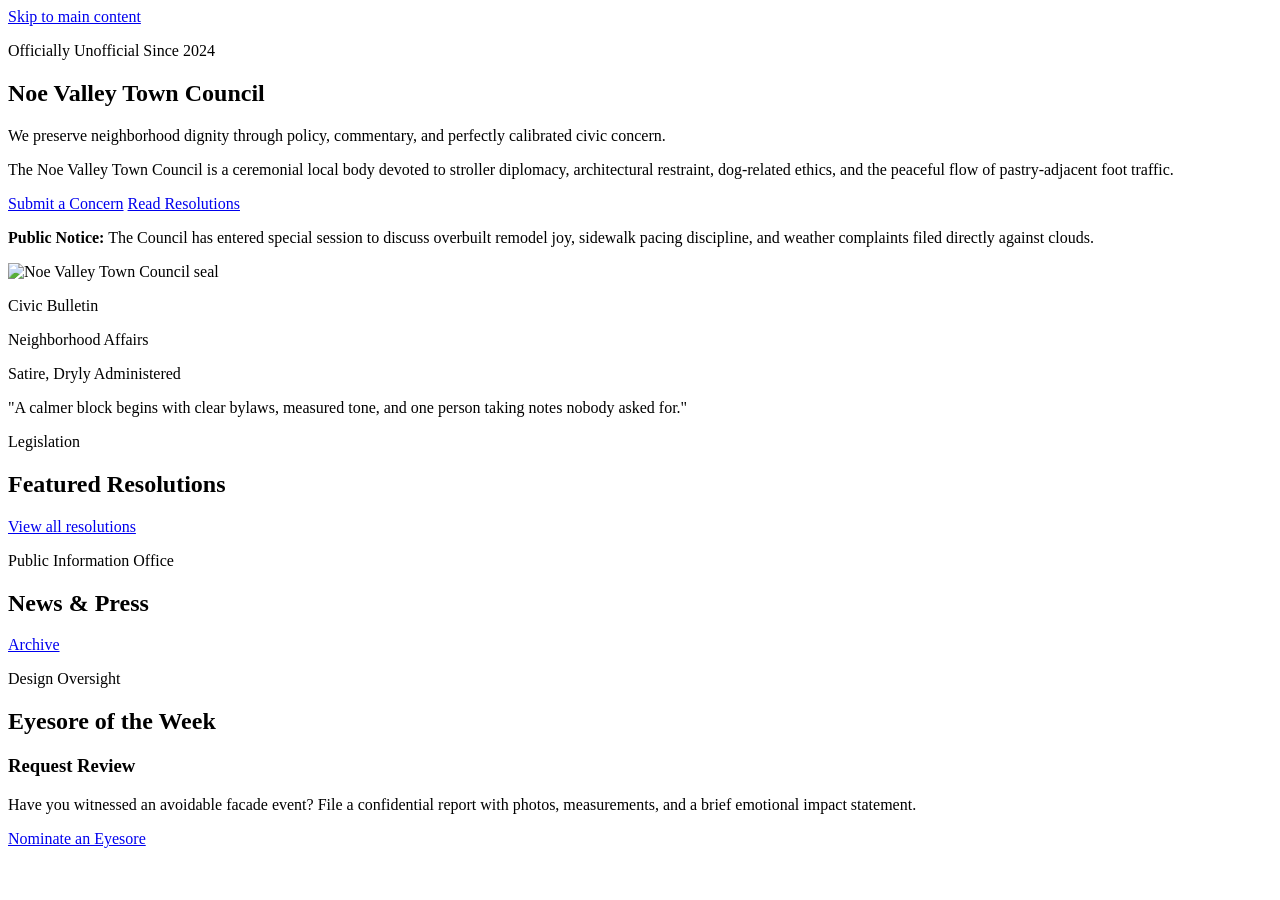
==== index.html @ 498c7c72 "Add files via upload" ====
<!doctype html>
<html lang="en">
  <head>
    <meta charset="utf-8" />
    <meta name="viewport" content="width=device-width, initial-scale=1" />
    <title>Noe Valley Town Council | Unofficial Civic Authority</title>
    <meta
      name="description"
      content="The unofficial city council of Noe Valley: neighborhood resolutions, civic bulletins, architectural oversight, and politely dramatic governance."
    />
    <link rel="preconnect" href="https://fonts.googleapis.com" />
    <link rel="preconnect" href="https://fonts.gstatic.com" crossorigin />
    <link
      href="https://fonts.googleapis.com/css2?family=Libre+Baskerville:wght@400;700&amp;family=Source+Sans+3:wght@400;500;600;700&amp;display=swap"
      rel="stylesheet"
    />
    <link rel="stylesheet" href="css/styles.css" />
    <script defer src="js/content.js"></script>
    <script defer src="js/site.js"></script>
  </head>
  <body data-page="home">
    <a class="skip-link" href="#main">Skip to main content</a>
    <div data-component="header"></div>

    <main id="main">
      <section class="page-hero">
        <div class="container home-hero">
          <div class="hero-copy reveal">
            <p class="hero-ribbon">Officially Unofficial Since 2024</p>
            <h1>Noe Valley Town Council</h1>
            <p class="lead">
              We preserve neighborhood dignity through policy, commentary, and perfectly calibrated civic concern.
            </p>
            <p>
              The Noe Valley Town Council is a ceremonial local body devoted to stroller diplomacy, architectural restraint,
              dog-related ethics, and the peaceful flow of pastry-adjacent foot traffic.
            </p>
            <div class="cta-row">
              <a class="button button-primary" href="contact.html">Submit a Concern</a>
              <a class="button button-secondary" href="resolutions.html">Read Resolutions</a>
            </div>
            <p class="announcement">
              <strong>Public Notice:</strong> The Council has entered special session to discuss overbuilt remodel joy,
              sidewalk pacing discipline, and weather complaints filed directly against clouds.
            </p>
          </div>

          <aside class="hero-graphic reveal" style="animation-delay: 120ms">
            <img class="seal-mark" src="assets/images/noe-seal.svg" alt="Noe Valley Town Council seal" />
            <div class="badge-stack">
              <p class="badge">Civic Bulletin</p>
              <p class="badge">Neighborhood Affairs</p>
              <p class="badge">Satire, Dryly Administered</p>
            </div>
            <p class="graphic-note">
              "A calmer block begins with clear bylaws, measured tone, and one person taking notes nobody asked for."
            </p>
          </aside>
        </div>
      </section>

      <section>
        <div class="container">
          <div class="section-head">
            <div>
              <p class="eyebrow">Legislation</p>
              <h2>Featured Resolutions</h2>
            </div>
            <a class="text-link" href="resolutions.html">View all resolutions</a>
          </div>
          <div id="home-resolutions" class="card-grid" aria-live="polite"></div>
        </div>
      </section>

      <section>
        <div class="container dual-grid">
          <div>
            <div class="section-head">
              <div>
                <p class="eyebrow">Public Information Office</p>
                <h2>News &amp; Press</h2>
              </div>
              <a class="text-link" href="press.html">Archive</a>
            </div>
            <div id="home-press" class="stack" aria-live="polite"></div>
          </div>

          <div class="stack">
            <div>
              <p class="eyebrow">Design Oversight</p>
              <h2>Eyesore of the Week</h2>
            </div>
            <div id="home-eyesore" aria-live="polite"></div>
            <aside class="callout reveal" style="animation-delay: 140ms">
              <h3>Request Review</h3>
              <p>
                Have you witnessed an avoidable facade event? File a confidential report with photos, measurements, and a
                brief emotional impact statement.
              </p>
              <a class="button button-secondary" href="contact.html">Nominate an Eyesore</a>
            </aside>
          </div>
        </div>
      </section>
    </main>

    <div data-component="footer"></div>
  </body>
</html>
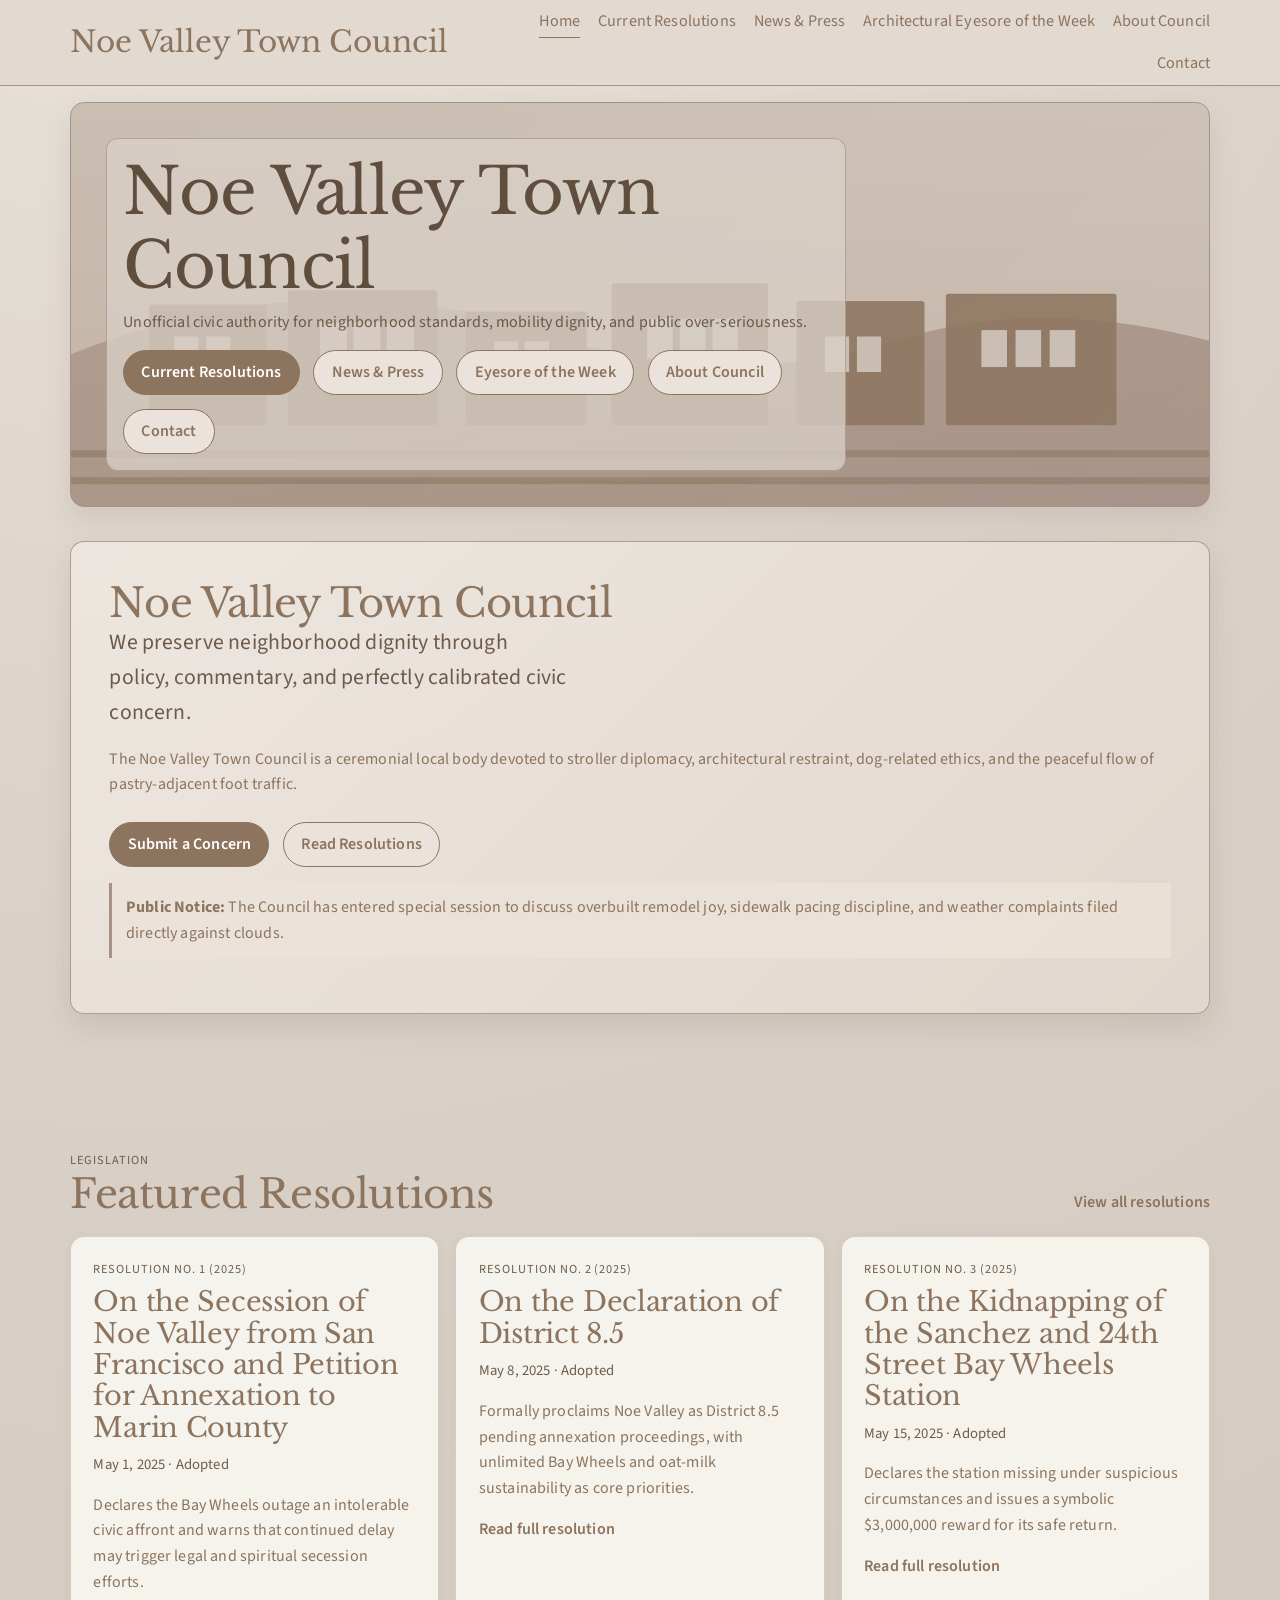
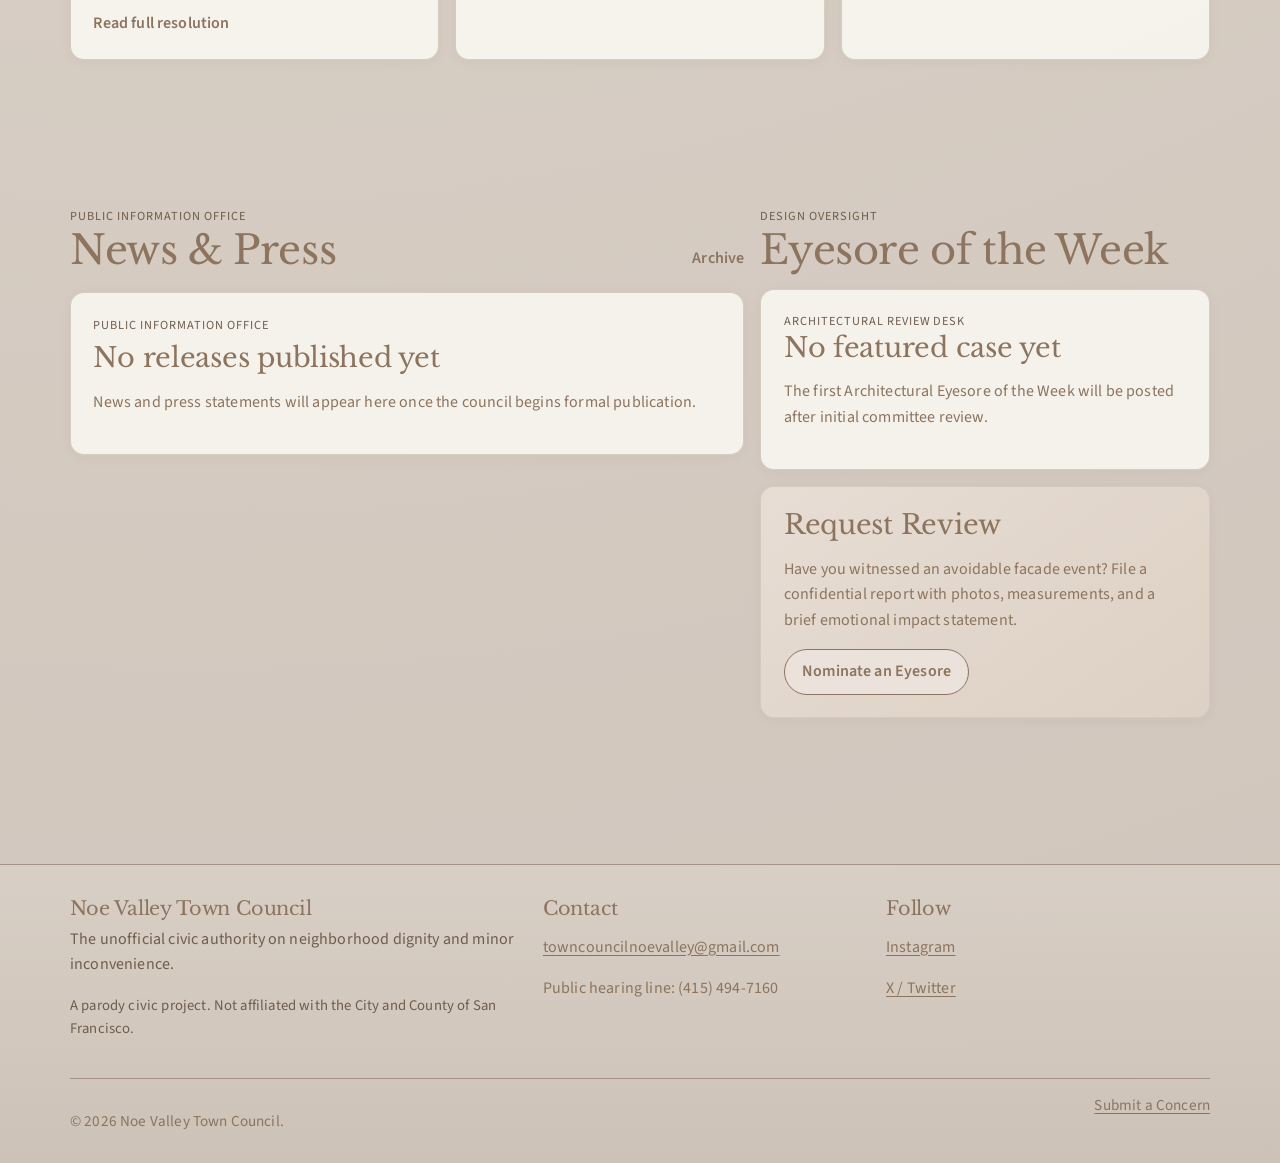
==== commit 3e8692af: "Update site layout, palette, content placeholders, and contact info" ====
--- a/index.html
+++ b/index.html
@@ -23,11 +23,28 @@
     <div data-component="header"></div>
 
     <main id="main">
+      <section class="home-image-hero">
+        <div class="container">
+          <div class="home-image-surface reveal">
+            <div class="home-image-overlay">
+              <h1>Noe Valley Town Council</h1>
+              <p>Unofficial civic authority for neighborhood standards, mobility dignity, and public over-seriousness.</p>
+              <div class="cta-row">
+                <a class="button button-primary" href="resolutions.html">Current Resolutions</a>
+                <a class="button button-secondary" href="press.html">News &amp; Press</a>
+                <a class="button button-secondary" href="eyesore.html">Eyesore of the Week</a>
+                <a class="button button-secondary" href="about.html">About Council</a>
+                <a class="button button-secondary" href="contact.html">Contact</a>
+              </div>
+            </div>
+          </div>
+        </div>
+      </section>
+
       <section class="page-hero">
         <div class="container home-hero">
           <div class="hero-copy reveal">
-            <p class="hero-ribbon">Officially Unofficial Since 2024</p>
-            <h1>Noe Valley Town Council</h1>
+            <h2>Noe Valley Town Council</h2>
             <p class="lead">
               We preserve neighborhood dignity through policy, commentary, and perfectly calibrated civic concern.
             </p>
@@ -44,18 +61,6 @@
               sidewalk pacing discipline, and weather complaints filed directly against clouds.
             </p>
           </div>
-
-          <aside class="hero-graphic reveal" style="animation-delay: 120ms">
-            <img class="seal-mark" src="assets/images/noe-seal.svg" alt="Noe Valley Town Council seal" />
-            <div class="badge-stack">
-              <p class="badge">Civic Bulletin</p>
-              <p class="badge">Neighborhood Affairs</p>
-              <p class="badge">Satire, Dryly Administered</p>
-            </div>
-            <p class="graphic-note">
-              "A calmer block begins with clear bylaws, measured tone, and one person taking notes nobody asked for."
-            </p>
-          </aside>
         </div>
       </section>
 
--- a/css/styles.css
+++ b/css/styles.css
@@ -0,0 +1,679 @@
+:root {
+  --bg: #d9d0c7;
+  --bg-deep: #d0c5bb;
+  --paper: #ebe3db;
+  --ink: #8c745e;
+  --ink-soft: #6f5d4c;
+  --line: #a69286;
+  --accent: #a69286;
+  --accent-deep: #8c745e;
+  --sage: #a69286;
+  --radius: 14px;
+  --shadow: 0 12px 28px rgba(93, 73, 57, 0.12);
+}
+
+* {
+  box-sizing: border-box;
+}
+
+html,
+body {
+  margin: 0;
+  padding: 0;
+}
+
+html {
+  scroll-behavior: smooth;
+}
+
+body {
+  font-family: "Source Sans 3", "Gill Sans", "Avenir Next", sans-serif;
+  color: var(--ink);
+  line-height: 1.6;
+  background: radial-gradient(circle at 15% -15%, #ede7df 0%, var(--bg) 42%, var(--bg-deep) 100%);
+  letter-spacing: 0.01em;
+}
+
+body.nav-open {
+  overflow: hidden;
+}
+
+img {
+  max-width: 100%;
+  display: block;
+}
+
+a {
+  color: var(--ink);
+  text-underline-offset: 0.18em;
+}
+
+a:hover {
+  color: var(--accent-deep);
+}
+
+.skip-link {
+  position: absolute;
+  left: -999px;
+  top: 0.5rem;
+  background: var(--ink);
+  color: #fff;
+  padding: 0.5rem 0.75rem;
+  border-radius: 0.35rem;
+  z-index: 999;
+}
+
+.skip-link:focus {
+  left: 0.75rem;
+}
+
+.container {
+  width: min(1140px, calc(100% - 2.5rem));
+  margin: 0 auto;
+}
+
+.site-header {
+  border-bottom: 1px solid var(--line);
+  background: rgba(226, 217, 209, 0.96);
+  backdrop-filter: blur(8px);
+  position: sticky;
+  top: 0;
+  z-index: 50;
+}
+
+.header-row {
+  min-height: 5.3rem;
+  display: grid;
+  grid-template-columns: auto 1fr;
+  align-items: center;
+  gap: 2.5rem;
+}
+
+.site-title {
+  text-decoration: none;
+  font-family: "Libre Baskerville", "Iowan Old Style", serif;
+  font-size: clamp(1.35rem, 2.3vw, 2rem);
+  letter-spacing: 0;
+  line-height: 1.1;
+}
+
+.site-nav ul {
+  list-style: none;
+  margin: 0;
+  padding: 0;
+  display: flex;
+  justify-content: flex-end;
+  flex-wrap: wrap;
+  gap: 0.5rem 1.1rem;
+}
+
+.site-nav a {
+  text-decoration: none;
+  font-size: 1.01rem;
+  display: inline-block;
+  padding: 0.2rem 0;
+  border-bottom: 1px solid transparent;
+  transition: border-color 200ms ease, color 200ms ease;
+}
+
+.site-nav a:hover,
+.site-nav a:focus-visible,
+.site-nav a.is-active {
+  border-color: var(--ink);
+}
+
+.nav-toggle {
+  display: none;
+  margin-left: auto;
+  width: 2.8rem;
+  height: 2.4rem;
+  border: 1px solid var(--line);
+  border-radius: 0.6rem;
+  background: var(--paper);
+  align-items: center;
+  justify-content: center;
+  flex-direction: column;
+  gap: 0.3rem;
+}
+
+.nav-toggle span:not(.sr-only) {
+  width: 1.2rem;
+  height: 0.09rem;
+  background: var(--ink);
+  display: block;
+}
+
+.sr-only {
+  position: absolute;
+  width: 1px;
+  height: 1px;
+  padding: 0;
+  margin: -1px;
+  overflow: hidden;
+  clip: rect(0, 0, 0, 0);
+  white-space: nowrap;
+  border: 0;
+}
+
+.page-hero {
+  padding: clamp(3rem, 7vw, 6rem) 0 clamp(2rem, 5vw, 4rem);
+}
+
+body[data-page="home"] .page-hero {
+  padding-top: clamp(1.2rem, 3vw, 2.1rem);
+}
+
+.home-image-hero {
+  padding: 1rem 0 0;
+}
+
+.home-image-surface {
+  min-height: clamp(220px, 34vh, 380px);
+  border-radius: var(--radius);
+  border: 1px solid var(--line);
+  overflow: hidden;
+  display: flex;
+  align-items: flex-end;
+  padding: clamp(1.3rem, 3vw, 2.2rem);
+  background:
+    linear-gradient(140deg, rgba(140, 116, 94, 0.18), rgba(166, 146, 134, 0.16)),
+    url("../assets/images/noe-hero.svg") center/cover no-repeat;
+  box-shadow: var(--shadow);
+}
+
+.home-image-overlay {
+  background: rgba(217, 208, 199, 0.78);
+  border: 1px solid rgba(140, 116, 94, 0.45);
+  border-radius: 12px;
+  padding: 1rem;
+  max-width: min(740px, 100%);
+}
+
+.home-image-overlay h1 {
+  margin: 0 0 0.5rem;
+  color: #5f4d3d;
+}
+
+.home-image-overlay p {
+  margin: 0;
+  color: #6b5848;
+}
+
+.home-image-overlay .cta-row {
+  margin-top: 0.9rem;
+}
+
+.home-hero {
+  display: block;
+}
+
+.hero-copy {
+  background: linear-gradient(135deg, rgba(241, 235, 229, 0.78), rgba(228, 217, 207, 0.82));
+  border: 1px solid rgba(166, 146, 134, 0.85);
+  border-radius: var(--radius);
+  box-shadow: var(--shadow);
+  padding: clamp(1.6rem, 3vw, 2.5rem);
+}
+
+.eyebrow {
+  margin: 0;
+  text-transform: uppercase;
+  letter-spacing: 0.08em;
+  font-size: 0.77rem;
+  color: var(--ink-soft);
+}
+
+h1,
+h2,
+h3,
+h4 {
+  font-family: "Libre Baskerville", "Iowan Old Style", serif;
+  font-weight: 400;
+  line-height: 1.15;
+  margin: 0;
+  letter-spacing: -0.01em;
+}
+
+h1 {
+  font-size: clamp(2rem, 5.1vw, 4rem);
+  margin-top: 0.65rem;
+  margin-bottom: 1.2rem;
+}
+
+h2 {
+  font-size: clamp(1.65rem, 3.2vw, 2.5rem);
+}
+
+h3 {
+  font-size: clamp(1.2rem, 2.2vw, 1.7rem);
+}
+
+.lead {
+  margin: 0;
+  font-size: clamp(1.05rem, 1.8vw, 1.36rem);
+  color: #6d5a49;
+  max-width: 42ch;
+}
+
+.cta-row {
+  margin-top: 1.5rem;
+  display: flex;
+  flex-wrap: wrap;
+  gap: 0.85rem;
+}
+
+.button {
+  border: 1px solid var(--ink);
+  border-radius: 999px;
+  padding: 0.55rem 1.08rem;
+  text-decoration: none;
+  font-weight: 600;
+  display: inline-flex;
+  align-items: center;
+  justify-content: center;
+  transition: transform 180ms ease, background-color 180ms ease, color 180ms ease;
+}
+
+.button:hover,
+.button:focus-visible {
+  transform: translateY(-1px);
+}
+
+.button-primary {
+  background: var(--ink);
+  color: #fff;
+}
+
+.button-primary:hover,
+.button-primary:focus-visible {
+  color: #fff;
+  background: #755f4d;
+}
+
+.button-secondary {
+  background: var(--paper);
+}
+
+main section {
+  padding: clamp(2.5rem, 6vw, 4.6rem) 0;
+}
+
+.section-head {
+  display: flex;
+  justify-content: space-between;
+  align-items: end;
+  gap: 1rem;
+  margin-bottom: 1.2rem;
+}
+
+.section-subtitle {
+  margin: 0;
+  color: var(--ink-soft);
+}
+
+.card-grid {
+  display: grid;
+  grid-template-columns: repeat(3, minmax(0, 1fr));
+  gap: 1rem;
+}
+
+.card,
+.list-item,
+.press-item,
+.resolution-item,
+.archive-item,
+.feature-panel,
+.eyesore-feature,
+.callout,
+.contact-card,
+.about-panel {
+  border: 1px solid rgba(212, 203, 188, 0.95);
+  background: rgba(251, 249, 244, 0.85);
+  border-radius: var(--radius);
+  padding: clamp(1rem, 2.1vw, 1.4rem);
+  box-shadow: 0 2px 14px rgba(57, 50, 37, 0.04);
+}
+
+.card h3,
+.list-item h3,
+.press-item h2,
+.resolution-item h2,
+.archive-item h3,
+.eyesore-feature h2,
+.about-panel h2 {
+  margin-top: 0.45rem;
+  margin-bottom: 0.65rem;
+}
+
+.meta {
+  margin-top: 0;
+  margin-bottom: 0.6rem;
+  font-size: 0.92rem;
+  color: var(--ink-soft);
+}
+
+.text-link {
+  font-weight: 600;
+  text-decoration: none;
+  border-bottom: 1px solid var(--line);
+  padding-bottom: 0.06rem;
+}
+
+body[data-page="home"] .text-link,
+body[data-page="home"] h2 a,
+body[data-page="home"] h3 a {
+  text-decoration: none;
+  border-bottom: 0;
+}
+
+.dual-grid {
+  display: grid;
+  grid-template-columns: minmax(0, 1.2fr) minmax(0, 0.8fr);
+  gap: 1rem;
+}
+
+.stack {
+  display: grid;
+  gap: 1rem;
+}
+
+.callout {
+  background: linear-gradient(145deg, #e7ddd4, #ddd0c4);
+}
+
+.callout h3 {
+  margin-bottom: 0.5rem;
+}
+
+.page-head {
+  max-width: 75ch;
+}
+
+.page-head h1 {
+  margin-bottom: 0.85rem;
+}
+
+.page-head p {
+  margin: 0;
+  color: #705c4b;
+  font-size: clamp(1.05rem, 2.1vw, 1.26rem);
+}
+
+.resolution-top {
+  display: flex;
+  justify-content: space-between;
+  align-items: center;
+  gap: 1rem;
+}
+
+.status {
+  margin: 0;
+  border-radius: 999px;
+  border: 1px solid var(--line);
+  padding: 0.2rem 0.6rem;
+  font-size: 0.78rem;
+  text-transform: uppercase;
+  letter-spacing: 0.05em;
+}
+
+.status.adopted,
+.status.in-effect {
+  background: rgba(141, 152, 139, 0.15);
+  border-color: rgba(107, 122, 104, 0.4);
+}
+
+.status.pilot-program,
+.status.under-committee-review {
+  background: rgba(149, 111, 82, 0.12);
+  border-color: rgba(149, 111, 82, 0.45);
+}
+
+details {
+  border-top: 1px dashed var(--line);
+  margin-top: 1rem;
+  padding-top: 0.75rem;
+}
+
+summary {
+  cursor: pointer;
+  font-weight: 600;
+  list-style-position: outside;
+}
+
+.details-body {
+  margin-top: 0.6rem;
+}
+
+.ruling {
+  border-top: 1px dashed var(--line);
+  margin-top: 1rem;
+  padding-top: 0.7rem;
+}
+
+.form-grid {
+  display: grid;
+  grid-template-columns: 1fr 1fr;
+  gap: 1rem;
+}
+
+.field {
+  display: grid;
+  gap: 0.4rem;
+}
+
+.field-wide {
+  grid-column: 1 / -1;
+}
+
+label {
+  font-weight: 600;
+}
+
+input,
+select,
+textarea {
+  font: inherit;
+  color: var(--ink);
+  border: 1px solid #a69286;
+  background: #efe8e0;
+  border-radius: 0.45rem;
+  padding: 0.63rem 0.7rem;
+}
+
+input:focus-visible,
+select:focus-visible,
+textarea:focus-visible,
+button:focus-visible,
+a:focus-visible,
+summary:focus-visible {
+  outline: 2px solid var(--accent);
+  outline-offset: 2px;
+}
+
+textarea {
+  min-height: 10rem;
+  resize: vertical;
+}
+
+#contact-status {
+  margin-top: 0.8rem;
+  font-weight: 600;
+  color: #6f5d4c;
+}
+
+.site-footer {
+  margin-top: clamp(2.5rem, 6vw, 4.5rem);
+  border-top: 1px solid var(--line);
+  background: linear-gradient(180deg, rgba(217, 208, 199, 0.82), rgba(205, 194, 183, 0.95));
+  padding-top: 2rem;
+}
+
+.footer-grid {
+  display: grid;
+  grid-template-columns: 1.4fr 1fr 1fr;
+  gap: 1.2rem;
+}
+
+.footer-heading {
+  font-size: 1.2rem;
+  margin-bottom: 0.5rem;
+}
+
+.footer-copy,
+.fine-print {
+  margin-top: 0.2rem;
+  color: var(--ink-soft);
+}
+
+.fine-print {
+  font-size: 0.92rem;
+}
+
+.footer-bottom {
+  border-top: 1px solid var(--line);
+  margin-top: 1.4rem;
+  padding: 0.9rem 0;
+  display: flex;
+  justify-content: space-between;
+  gap: 0.8rem;
+  flex-wrap: wrap;
+  font-size: 0.95rem;
+}
+
+.about-grid {
+  display: grid;
+  grid-template-columns: repeat(2, minmax(0, 1fr));
+  gap: 1rem;
+}
+
+.committee-list {
+  margin: 0;
+  padding-left: 1.2rem;
+}
+
+.committee-list li + li {
+  margin-top: 0.45rem;
+}
+
+.hero-ribbon {
+  display: inline-block;
+  font-size: 0.8rem;
+  text-transform: uppercase;
+  letter-spacing: 0.07em;
+  border: 1px solid rgba(58, 49, 39, 0.4);
+  border-radius: 999px;
+  padding: 0.2rem 0.65rem;
+  background: rgba(248, 242, 232, 0.76);
+  margin-bottom: 0.8rem;
+}
+
+.announcement {
+  border-left: 3px solid var(--accent);
+  background: rgba(236, 227, 218, 0.72);
+  padding: 0.75rem 0.85rem;
+  margin-top: 1rem;
+}
+
+.reveal {
+  opacity: 0;
+  transform: translateY(14px);
+  animation: reveal-up 0.62s ease forwards;
+}
+
+@keyframes reveal-up {
+  to {
+    opacity: 1;
+    transform: translateY(0);
+  }
+}
+
+@media (max-width: 1040px) {
+  .site-nav ul {
+    gap: 0.4rem 0.85rem;
+  }
+
+  .home-hero,
+  .dual-grid,
+  .footer-grid {
+    grid-template-columns: 1fr;
+  }
+
+  .card-grid {
+    grid-template-columns: repeat(2, minmax(0, 1fr));
+  }
+}
+
+@media (max-width: 880px) {
+  .header-row {
+    grid-template-columns: 1fr auto;
+    gap: 1rem;
+    min-height: 4.5rem;
+  }
+
+  .nav-toggle {
+    display: inline-flex;
+  }
+
+  .site-nav {
+    position: fixed;
+    inset: 4.5rem 0 auto;
+    z-index: 40;
+    background: rgba(223, 212, 202, 0.98);
+    border-bottom: 1px solid var(--line);
+    transform: translateY(-122%);
+    transition: transform 260ms ease;
+    box-shadow: 0 10px 30px rgba(50, 45, 38, 0.12);
+  }
+
+  .site-nav ul {
+    flex-direction: column;
+    align-items: flex-start;
+    width: min(1140px, calc(100% - 2.5rem));
+    margin: 0 auto;
+    padding: 1rem 0 1.2rem;
+    gap: 0.65rem;
+  }
+
+  .site-nav.is-open {
+    transform: translateY(0);
+  }
+
+  .site-nav a {
+    font-size: 1.05rem;
+  }
+
+  .card-grid,
+  .about-grid {
+    grid-template-columns: 1fr;
+  }
+}
+
+@media (max-width: 660px) {
+  .container {
+    width: min(1140px, calc(100% - 1.4rem));
+  }
+
+  .page-hero {
+    padding-top: 2.3rem;
+  }
+
+  .form-grid {
+    grid-template-columns: 1fr;
+  }
+
+  .footer-bottom {
+    flex-direction: column;
+    align-items: flex-start;
+  }
+}
+
+@media (prefers-reduced-motion: reduce) {
+  html {
+    scroll-behavior: auto;
+  }
+
+  * {
+    animation: none !important;
+    transition: none !important;
+  }
+}
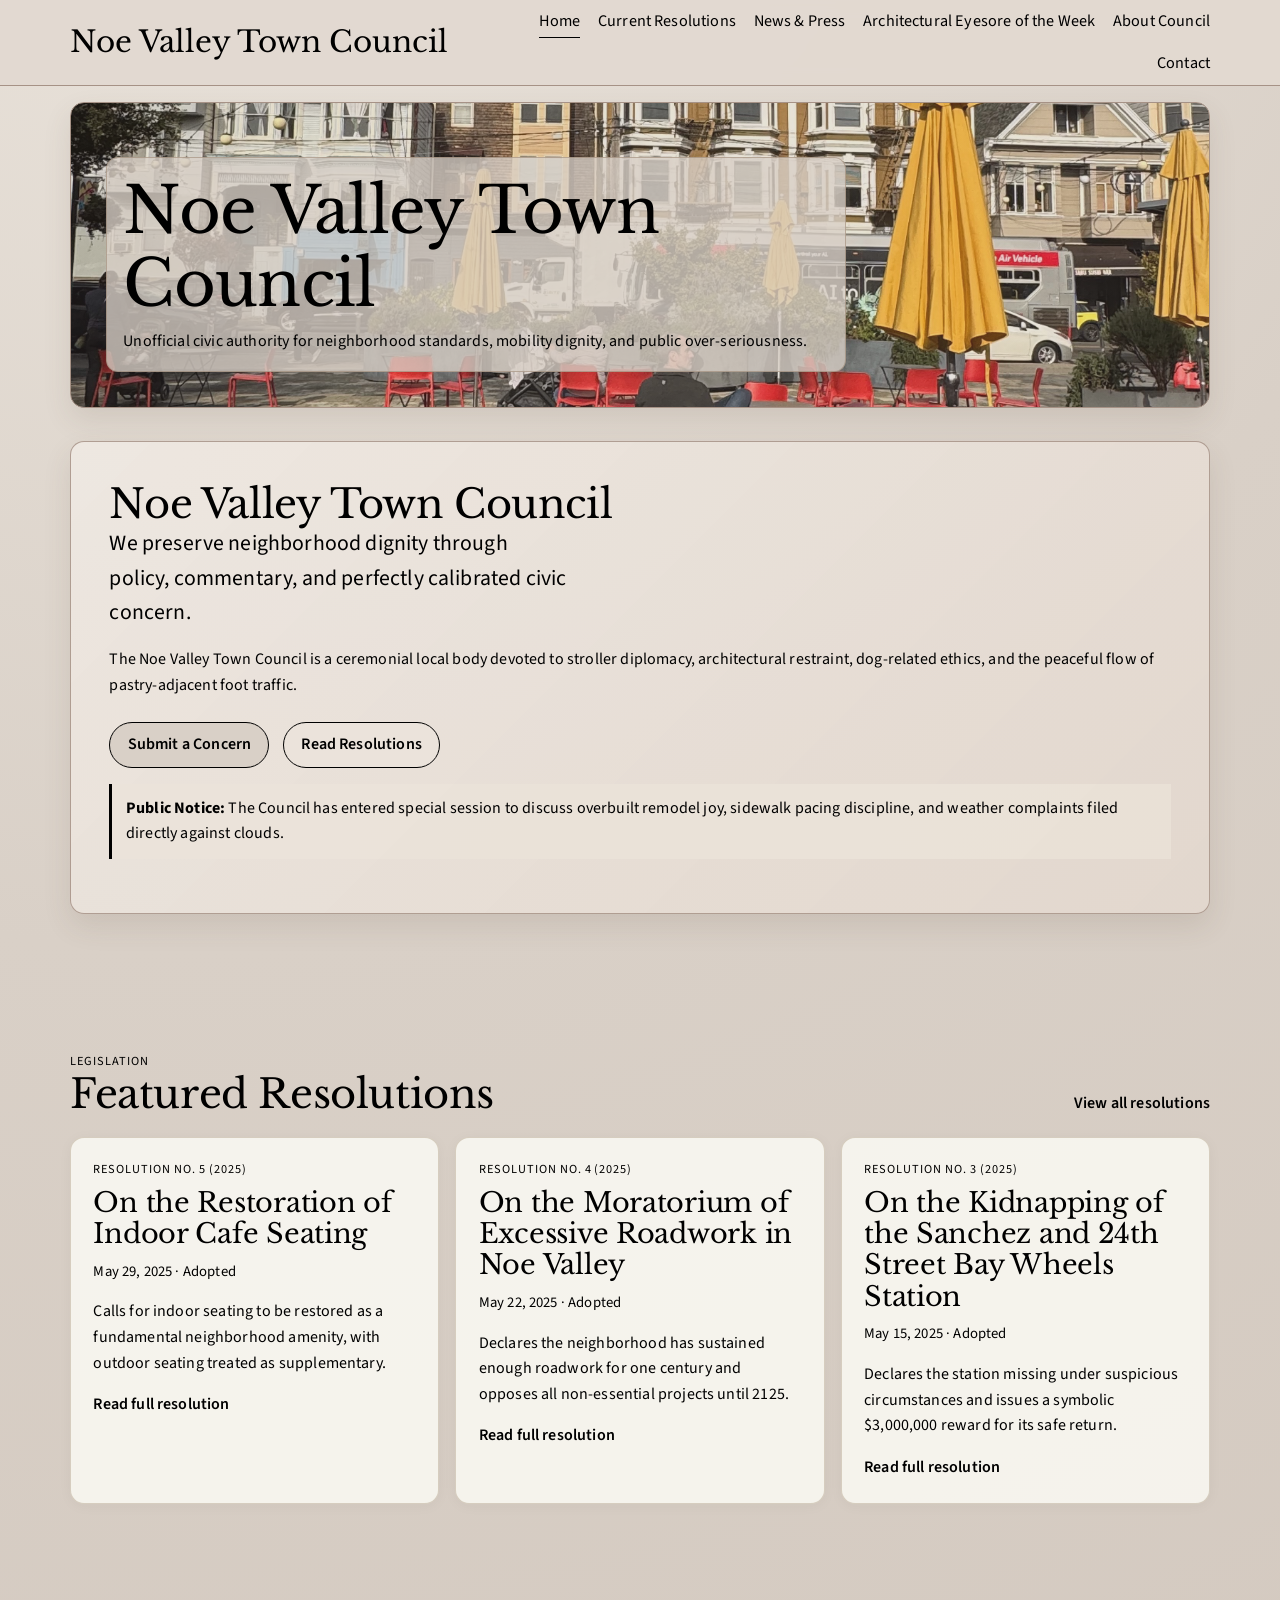
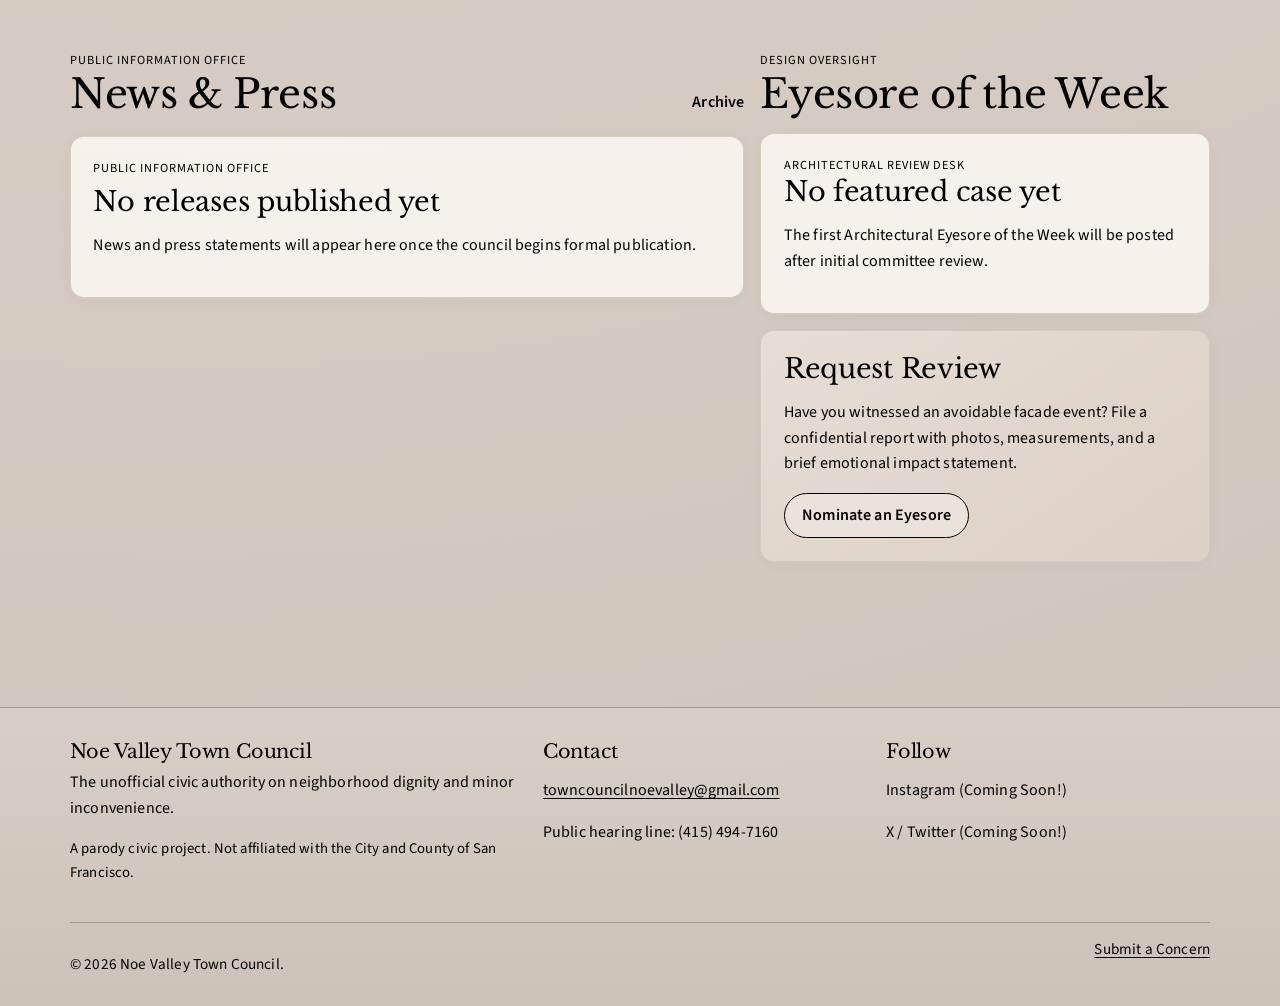
==== commit fd14549a: "Publish hero image update and latest contact/form changes" ====
--- a/index.html
+++ b/index.html
@@ -29,13 +29,6 @@
             <div class="home-image-overlay">
               <h1>Noe Valley Town Council</h1>
               <p>Unofficial civic authority for neighborhood standards, mobility dignity, and public over-seriousness.</p>
-              <div class="cta-row">
-                <a class="button button-primary" href="resolutions.html">Current Resolutions</a>
-                <a class="button button-secondary" href="press.html">News &amp; Press</a>
-                <a class="button button-secondary" href="eyesore.html">Eyesore of the Week</a>
-                <a class="button button-secondary" href="about.html">About Council</a>
-                <a class="button button-secondary" href="contact.html">Contact</a>
-              </div>
             </div>
           </div>
         </div>
--- a/css/styles.css
+++ b/css/styles.css
@@ -2,11 +2,11 @@
   --bg: #d9d0c7;
   --bg-deep: #d0c5bb;
   --paper: #ebe3db;
-  --ink: #8c745e;
-  --ink-soft: #6f5d4c;
+  --ink: #000000;
+  --ink-soft: #000000;
   --line: #a69286;
-  --accent: #a69286;
-  --accent-deep: #8c745e;
+  --accent: #000000;
+  --accent-deep: #000000;
   --sage: #a69286;
   --radius: 14px;
   --shadow: 0 12px 28px rgba(93, 73, 57, 0.12);
@@ -56,8 +56,9 @@
   position: absolute;
   left: -999px;
   top: 0.5rem;
-  background: var(--ink);
-  color: #fff;
+  background: var(--paper);
+  color: #000000;
+  border: 1px solid var(--line);
   padding: 0.5rem 0.75rem;
   border-radius: 0.35rem;
   z-index: 999;
@@ -177,7 +178,7 @@
   padding: clamp(1.3rem, 3vw, 2.2rem);
   background:
     linear-gradient(140deg, rgba(140, 116, 94, 0.18), rgba(166, 146, 134, 0.16)),
-    url("../assets/images/noe-hero.svg") center/cover no-repeat;
+    url("../assets/images/noe-hero.png") center/cover no-repeat;
   box-shadow: var(--shadow);
 }
 
@@ -191,12 +192,12 @@
 
 .home-image-overlay h1 {
   margin: 0 0 0.5rem;
-  color: #5f4d3d;
+  color: #000000;
 }
 
 .home-image-overlay p {
   margin: 0;
-  color: #6b5848;
+  color: #000000;
 }
 
 .home-image-overlay .cta-row {
@@ -251,7 +252,7 @@
 .lead {
   margin: 0;
   font-size: clamp(1.05rem, 1.8vw, 1.36rem);
-  color: #6d5a49;
+  color: #000000;
   max-width: 42ch;
 }
 
@@ -280,14 +281,14 @@
 }
 
 .button-primary {
-  background: var(--ink);
-  color: #fff;
+  background: #d9d0c7;
+  color: #000000;
 }
 
 .button-primary:hover,
 .button-primary:focus-visible {
-  color: #fff;
-  background: #755f4d;
+  color: #000000;
+  background: #c9beb2;
 }
 
 .button-secondary {
@@ -395,7 +396,7 @@
 
 .page-head p {
   margin: 0;
-  color: #705c4b;
+  color: #000000;
   font-size: clamp(1.05rem, 2.1vw, 1.26rem);
 }
 
@@ -498,7 +499,7 @@
 #contact-status {
   margin-top: 0.8rem;
   font-weight: 600;
-  color: #6f5d4c;
+  color: #000000;
 }
 
 .site-footer {
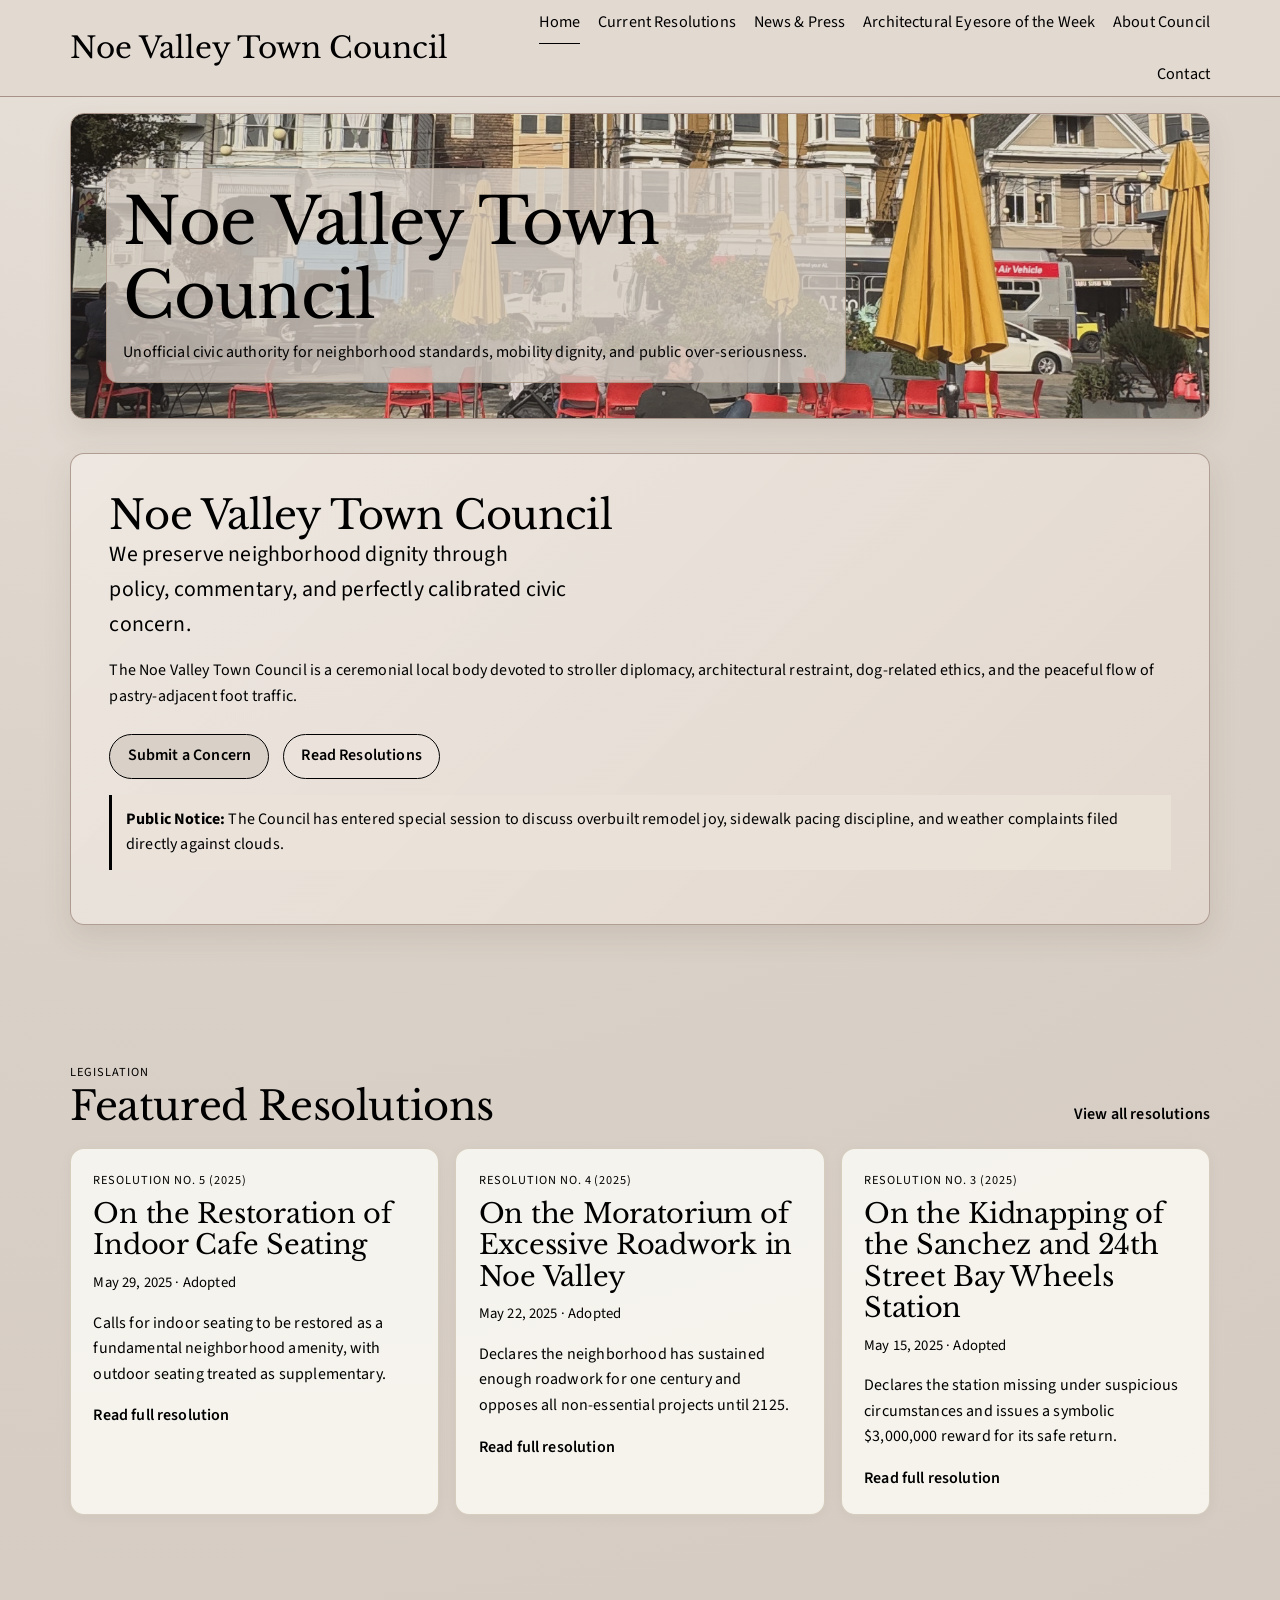
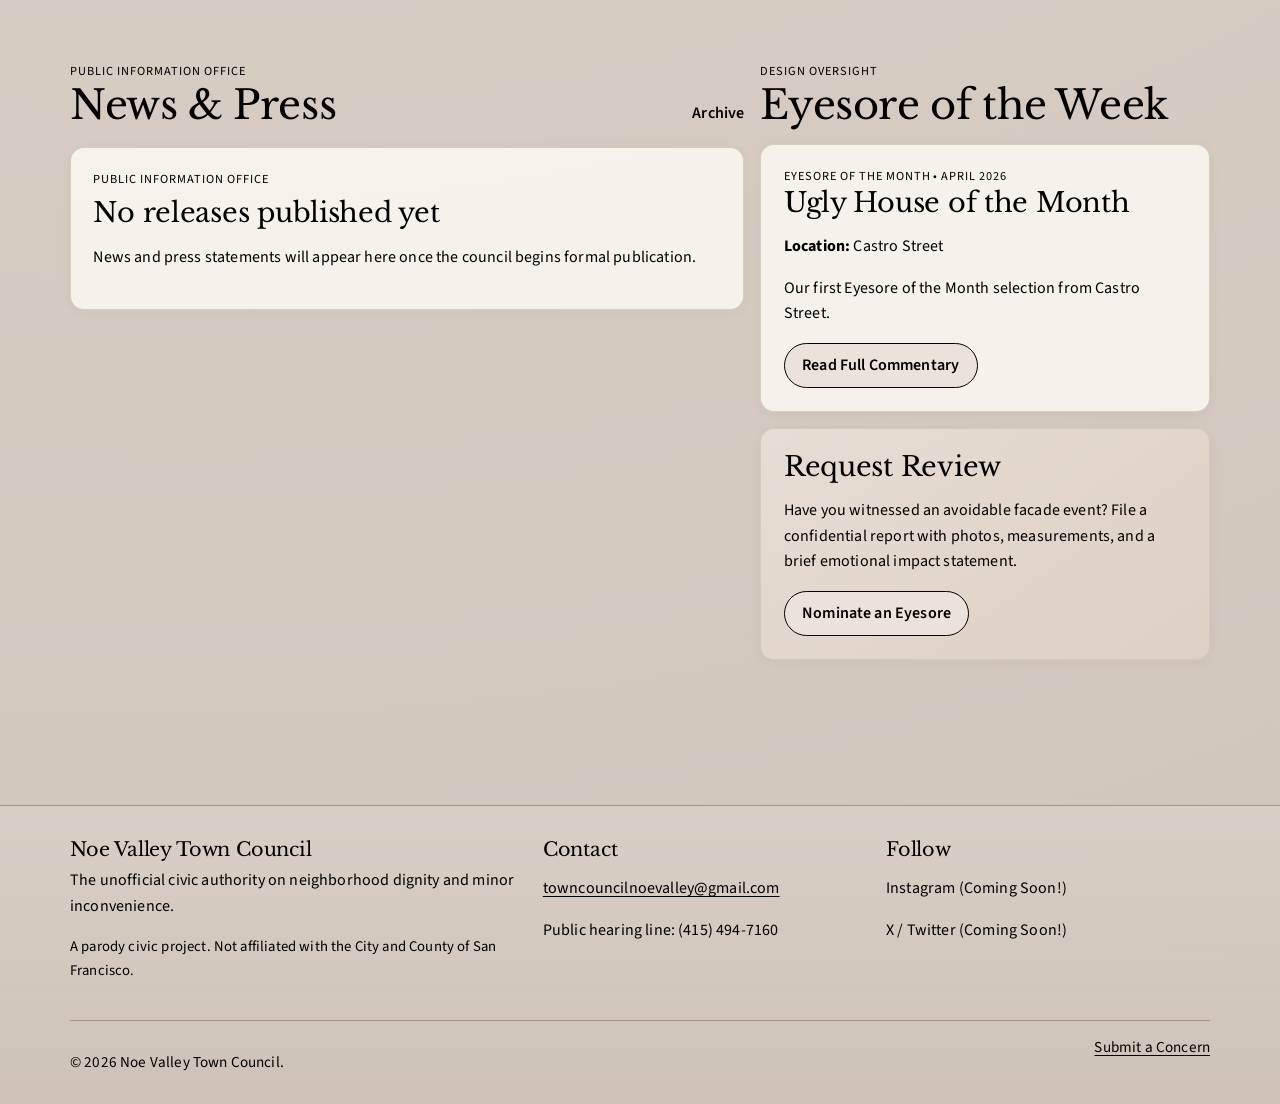
==== commit c0bfb665: "Apply sitewide ad rails and mobile accessibility improvements" ====
--- a/index.html
+++ b/index.html
@@ -21,6 +21,12 @@
   <body data-page="home">
     <a class="skip-link" href="#main">Skip to main content</a>
     <div data-component="header"></div>
+    <aside class="side-sky-rail side-sky-rail-left" aria-label="Sidebar banner">
+      <img src="assets/images/nvtc-side-rail-banner.png" alt="Advertise here banner" width="160" height="600" />
+    </aside>
+    <aside class="side-sky-rail side-sky-rail-right" aria-label="Sidebar banner">
+      <img src="assets/images/nvtc-side-rail-banner.png" alt="Advertise here banner" width="160" height="600" />
+    </aside>
 
     <main id="main">
       <section class="home-image-hero">
--- a/css/styles.css
+++ b/css/styles.css
@@ -10,6 +10,11 @@
   --sage: #a69286;
   --radius: 14px;
   --shadow: 0 12px 28px rgba(93, 73, 57, 0.12);
+  --home-rail-width: 160px;
+  --home-rail-height: 600px;
+  --home-rail-gutter: 16px;
+  --home-rail-top-offset: 8px;
+  --header-desktop-height: 5.3rem;
 }
 
 * {
@@ -24,10 +29,13 @@
 
 html {
   scroll-behavior: smooth;
+  -webkit-text-size-adjust: 100%;
+  text-size-adjust: 100%;
 }
 
 body {
   font-family: "Source Sans 3", "Gill Sans", "Avenir Next", sans-serif;
+  font-size: 1rem;
   color: var(--ink);
   line-height: 1.6;
   background: radial-gradient(circle at 15% -15%, #ede7df 0%, var(--bg) 42%, var(--bg-deep) 100%);
@@ -38,6 +46,31 @@
   overflow: hidden;
 }
 
+.side-sky-rail {
+  position: fixed;
+  top: calc(var(--header-desktop-height) + var(--home-rail-top-offset));
+  width: var(--home-rail-width);
+  height: var(--home-rail-height);
+  z-index: 12;
+}
+
+.side-sky-rail img {
+  width: 100%;
+  height: 100%;
+  object-fit: cover;
+  border-radius: 10px;
+  border: 1px solid var(--line);
+  box-shadow: var(--shadow);
+}
+
+.side-sky-rail-left {
+  left: max(var(--home-rail-gutter), calc((100vw - 1140px) / 2 - (var(--home-rail-width) + var(--home-rail-gutter))));
+}
+
+.side-sky-rail-right {
+  right: max(var(--home-rail-gutter), calc((100vw - 1140px) / 2 - (var(--home-rail-width) + var(--home-rail-gutter))));
+}
+
 img {
   max-width: 100%;
   display: block;
@@ -50,6 +83,10 @@
 
 a:hover {
   color: var(--accent-deep);
+}
+
+a:focus-visible {
+  text-decoration: underline;
 }
 
 .skip-link {
@@ -111,7 +148,9 @@
 .site-nav a {
   text-decoration: none;
   font-size: 1.01rem;
-  display: inline-block;
+  display: inline-flex;
+  align-items: center;
+  min-height: 2.75rem;
   padding: 0.2rem 0;
   border-bottom: 1px solid transparent;
   transition: border-color 200ms ease, color 200ms ease;
@@ -267,6 +306,7 @@
   border: 1px solid var(--ink);
   border-radius: 999px;
   padding: 0.55rem 1.08rem;
+  min-height: 2.75rem;
   text-decoration: none;
   font-weight: 600;
   display: inline-flex;
@@ -445,6 +485,14 @@
   margin-top: 0.6rem;
 }
 
+.eyesore-photo {
+  width: 100%;
+  height: auto;
+  border-radius: 10px;
+  border: 1px solid var(--line);
+  margin-bottom: 0.9rem;
+}
+
 .ruling {
   border-top: 1px dashed var(--line);
   margin-top: 1rem;
@@ -481,6 +529,11 @@
   padding: 0.63rem 0.7rem;
 }
 
+input,
+select {
+  min-height: 2.75rem;
+}
+
 input:focus-visible,
 select:focus-visible,
 textarea:focus-visible,
@@ -507,6 +560,8 @@
   border-top: 1px solid var(--line);
   background: linear-gradient(180deg, rgba(217, 208, 199, 0.82), rgba(205, 194, 183, 0.95));
   padding-top: 2rem;
+  position: relative;
+  z-index: 20;
 }
 
 .footer-grid {
@@ -624,6 +679,8 @@
     transform: translateY(-122%);
     transition: transform 260ms ease;
     box-shadow: 0 10px 30px rgba(50, 45, 38, 0.12);
+    max-height: calc(100vh - 4.5rem);
+    overflow-y: auto;
   }
 
   .site-nav ul {
@@ -641,6 +698,8 @@
 
   .site-nav a {
     font-size: 1.05rem;
+    width: 100%;
+    padding: 0.45rem 0;
   }
 
   .card-grid,
@@ -649,6 +708,12 @@
   }
 }
 
+@media (max-width: 1499px) {
+  .side-sky-rail {
+    display: none;
+  }
+}
+
 @media (max-width: 660px) {
   .container {
     width: min(1140px, calc(100% - 1.4rem));
@@ -668,6 +733,21 @@
   }
 }
 
+@media (max-width: 480px) {
+  .section-head {
+    flex-direction: column;
+    align-items: flex-start;
+  }
+
+  .home-image-overlay {
+    padding: 0.85rem;
+  }
+
+  .cta-row .button {
+    width: 100%;
+  }
+}
+
 @media (prefers-reduced-motion: reduce) {
   html {
     scroll-behavior: auto;
@@ -677,4 +757,9 @@
     animation: none !important;
     transition: none !important;
   }
-}
+
+  .reveal {
+    opacity: 1 !important;
+    transform: none !important;
+  }
+}
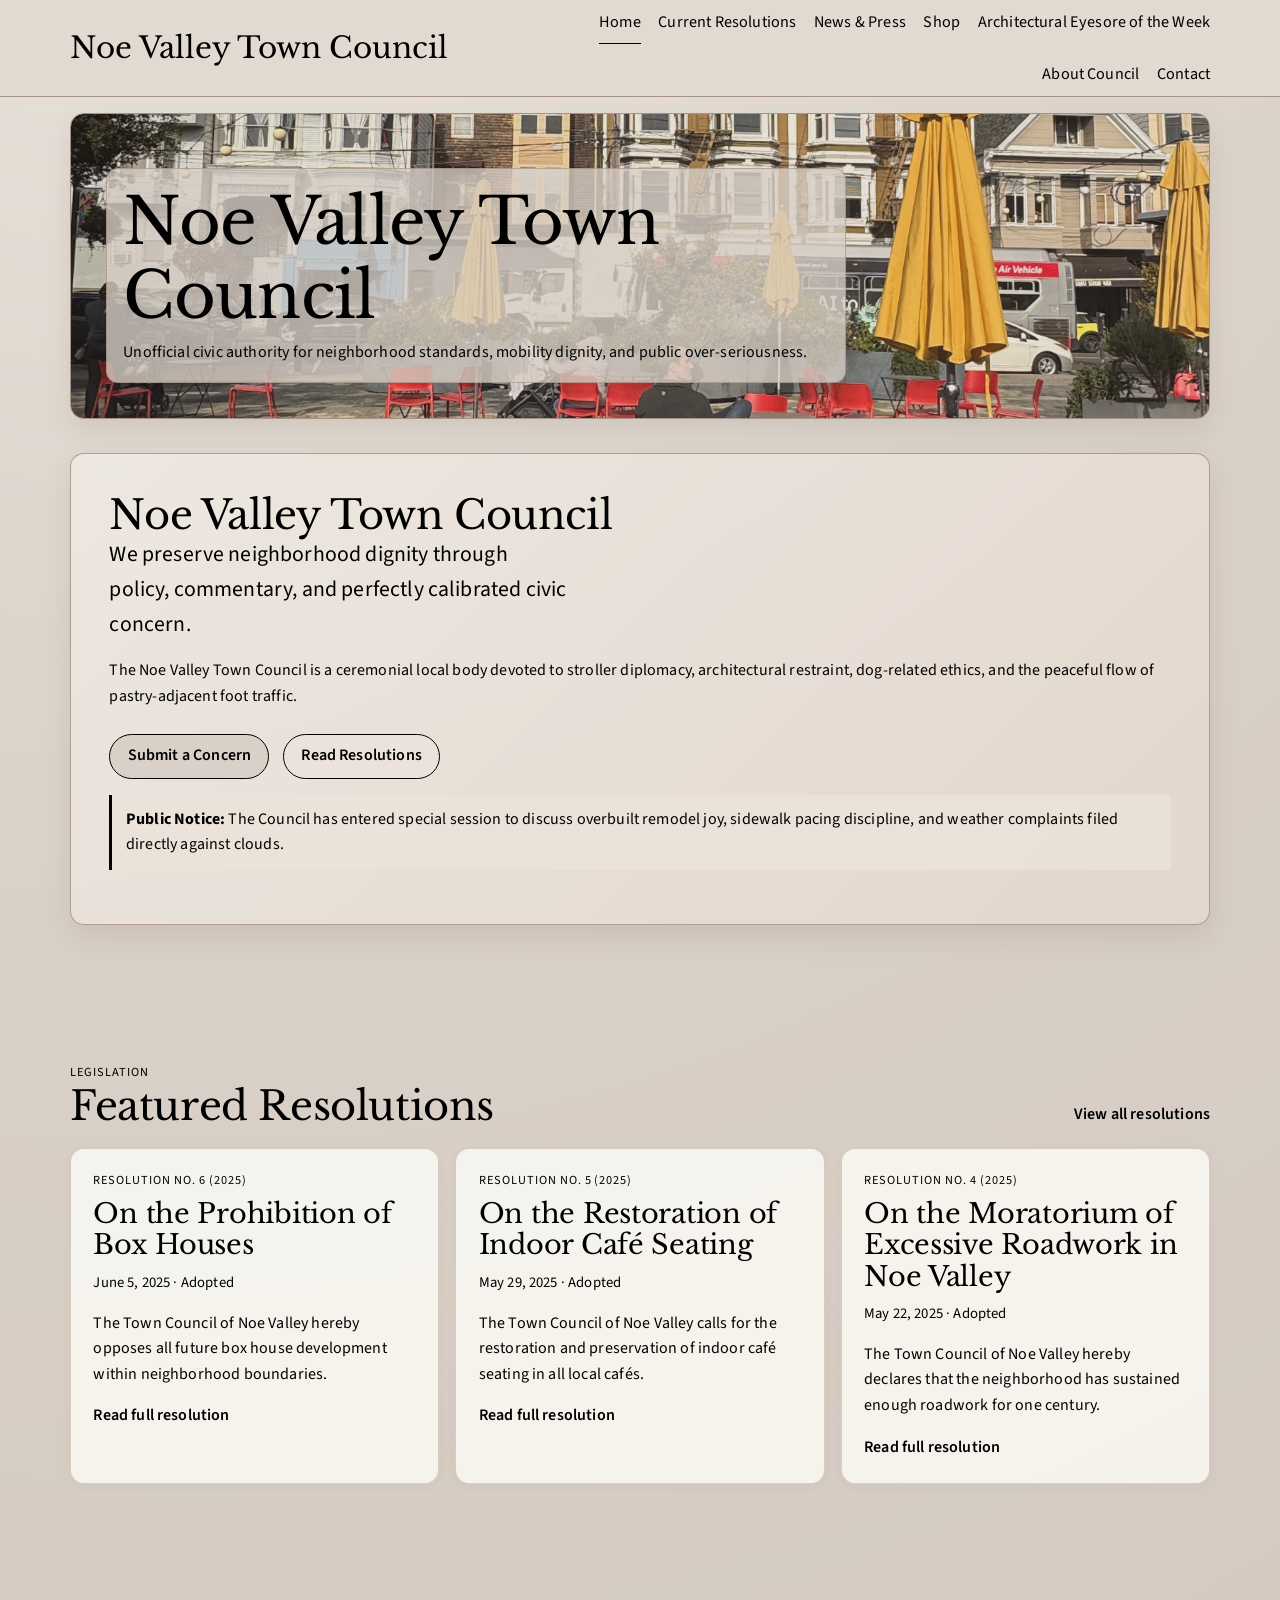
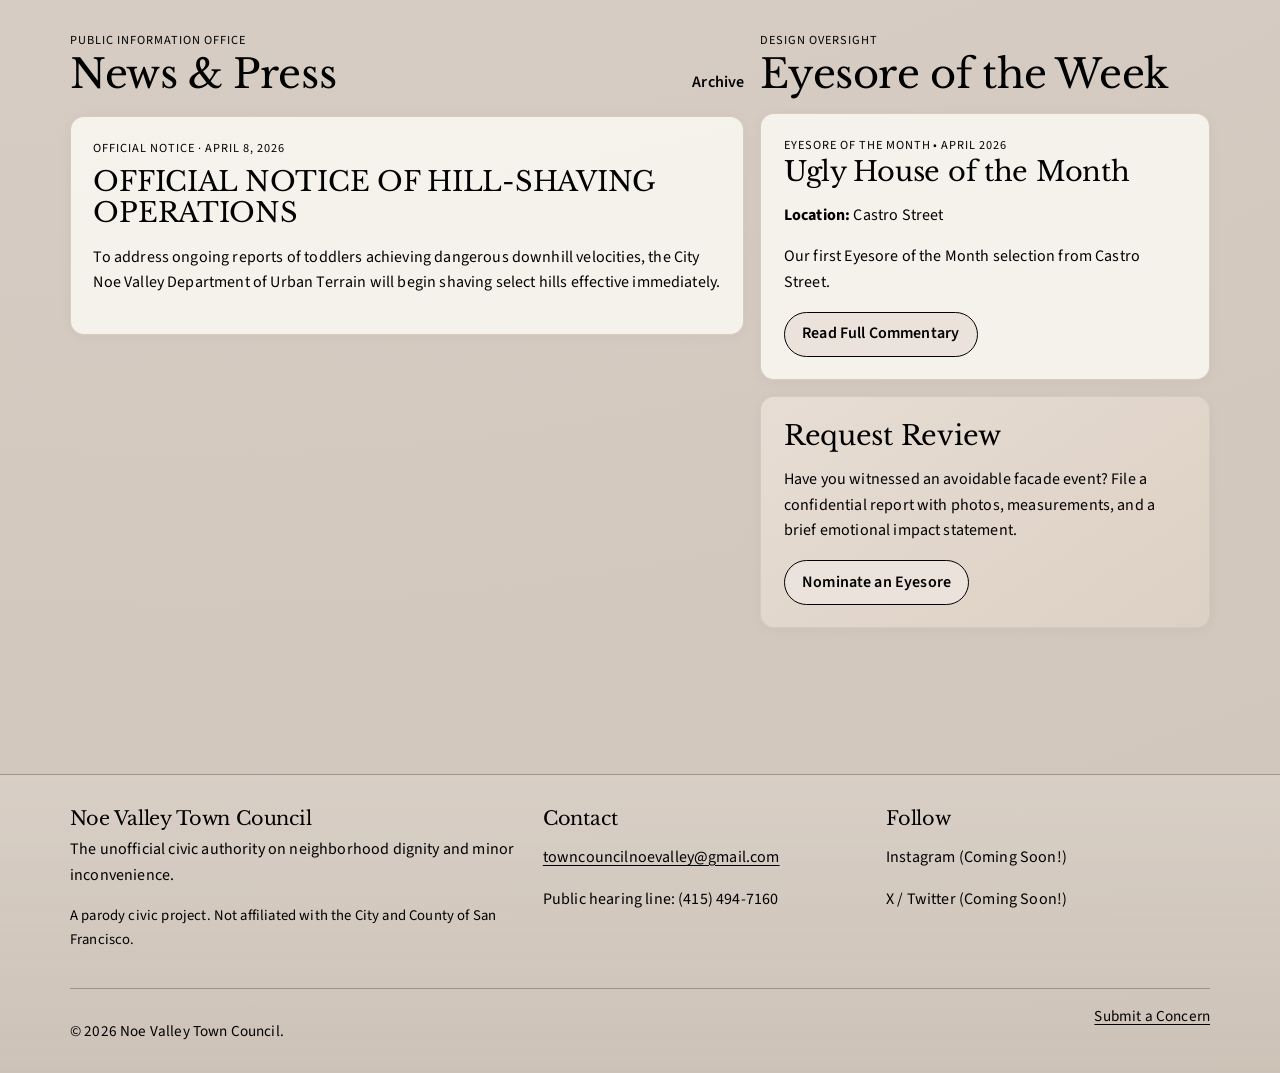
==== commit 38b85b8c: "Set NV Logo as site favicon across all pages" ====
--- a/index.html
+++ b/index.html
@@ -15,6 +15,7 @@
       rel="stylesheet"
     />
     <link rel="stylesheet" href="css/styles.css" />
+    <link rel="icon" type="image/png" sizes="32x32" href="assets/images/favicon.png" />
     <script defer src="js/content.js"></script>
     <script defer src="js/site.js"></script>
   </head>
--- a/css/styles.css
+++ b/css/styles.css
@@ -367,7 +367,10 @@
 .eyesore-feature,
 .callout,
 .contact-card,
-.about-panel {
+.about-panel,
+.shop-card,
+.shop-order-panel,
+.shop-form-panel {
   border: 1px solid rgba(212, 203, 188, 0.95);
   background: rgba(251, 249, 244, 0.85);
   border-radius: var(--radius);
@@ -485,7 +488,8 @@
   margin-top: 0.6rem;
 }
 
-.eyesore-photo {
+.eyesore-photo,
+.resolution-photo {
   width: 100%;
   height: auto;
   border-radius: 10px;
@@ -501,8 +505,12 @@
 
 .form-grid {
   display: grid;
-  grid-template-columns: 1fr 1fr;
+  grid-template-columns: repeat(2, minmax(0, 1fr));
   gap: 1rem;
+}
+
+.form-grid > * {
+  min-width: 0;
 }
 
 .field {
@@ -527,6 +535,8 @@
   background: #efe8e0;
   border-radius: 0.45rem;
   padding: 0.63rem 0.7rem;
+  width: 100%;
+  max-width: 100%;
 }
 
 input,
@@ -630,6 +640,175 @@
   margin-top: 1rem;
 }
 
+.shop-grid {
+  display: grid;
+  grid-template-columns: repeat(3, minmax(0, 1fr));
+  gap: 1rem;
+}
+
+.shop-card {
+  padding: 0;
+  overflow: hidden;
+  display: grid;
+  grid-template-rows: auto 1fr;
+}
+
+.shop-media {
+  aspect-ratio: 3 / 4;
+  border-bottom: 1px solid var(--line);
+  background: linear-gradient(180deg, #efe8da, #e6ddca);
+}
+
+.shop-media img {
+  width: 100%;
+  height: 100%;
+  object-fit: cover;
+}
+
+.shop-image-placeholder {
+  height: 100%;
+  display: grid;
+  place-items: center;
+  text-align: center;
+  padding: 1rem;
+  color: var(--ink-soft);
+  font-family: "Libre Baskerville", "Iowan Old Style", serif;
+}
+
+.shop-card-copy {
+  padding: 1rem;
+}
+
+.shop-price {
+  margin: 0.45rem 0 0.6rem;
+  font-weight: 700;
+  font-size: 1rem;
+}
+
+.shop-order-grid {
+  align-items: start;
+}
+
+.shop-order-panel p,
+.shop-form-panel p {
+  margin-top: 0.5rem;
+}
+
+.shop-form-panel textarea {
+  min-height: 5.2rem;
+}
+
+.shop-form-panel {
+  overflow: hidden;
+}
+
+#shop-order-status {
+  margin-top: 0.8rem;
+  font-weight: 700;
+}
+
+#shop-order-status.is-success {
+  color: #2f5f39;
+}
+
+#shop-order-status.is-error {
+  color: #8b2f35;
+}
+
+.shop-faq-grid {
+  display: grid;
+  grid-template-columns: repeat(2, minmax(0, 1fr));
+  gap: 1rem;
+}
+
+.shop-faq-grid h3 {
+  margin-bottom: 0.45rem;
+}
+
+.shop-modal {
+  position: fixed;
+  inset: 0;
+  z-index: 90;
+}
+
+.shop-modal-backdrop {
+  position: absolute;
+  inset: 0;
+  background: rgba(38, 33, 26, 0.62);
+  backdrop-filter: blur(2px);
+}
+
+.shop-modal-panel {
+  position: relative;
+  width: min(980px, calc(100% - 2rem));
+  max-height: calc(100dvh - 2rem);
+  margin: 1rem auto;
+  overflow: auto;
+  border: 1px solid var(--line);
+  border-radius: var(--radius);
+  background: var(--paper);
+  box-shadow: var(--shadow);
+  padding: 1.1rem;
+}
+
+.shop-modal-close {
+  margin-left: auto;
+  border: 1px solid var(--line);
+  background: var(--paper);
+  border-radius: 999px;
+  width: 2.1rem;
+  height: 2.1rem;
+  display: grid;
+  place-items: center;
+  font-size: 1.2rem;
+  cursor: pointer;
+}
+
+.shop-modal-layout {
+  margin-top: 0.5rem;
+  display: grid;
+  grid-template-columns: minmax(0, 0.8fr) minmax(0, 1fr);
+  gap: 1rem;
+}
+
+.shop-modal-media {
+  border: 1px solid var(--line);
+  border-radius: 10px;
+  overflow: hidden;
+  background: #efe8da;
+}
+
+.shop-modal-media img {
+  width: 100%;
+  height: 100%;
+  object-fit: cover;
+}
+
+.shop-modal-copy {
+  display: grid;
+  align-content: start;
+  gap: 0.7rem;
+}
+
+.shop-modal-copy h2 {
+  margin-top: 0;
+}
+
+.shop-detail-note {
+  margin: 0;
+  font-style: italic;
+  color: var(--ink-soft);
+}
+
+.shop-modal-price {
+  margin: 0;
+  font-weight: 700;
+}
+
+body.modal-open {
+  overflow: hidden;
+}
+
 .reveal {
   opacity: 0;
   transform: translateY(14px);
@@ -655,6 +834,10 @@
   }
 
   .card-grid {
+    grid-template-columns: repeat(2, minmax(0, 1fr));
+  }
+
+  .shop-grid {
     grid-template-columns: repeat(2, minmax(0, 1fr));
   }
 }
@@ -703,7 +886,17 @@
   }
 
   .card-grid,
-  .about-grid {
+  .about-grid,
+  .shop-grid,
+  .shop-faq-grid {
+    grid-template-columns: 1fr;
+  }
+
+  .shop-form-panel .form-grid {
+    grid-template-columns: 1fr;
+  }
+
+  .shop-modal-layout {
     grid-template-columns: 1fr;
   }
 }
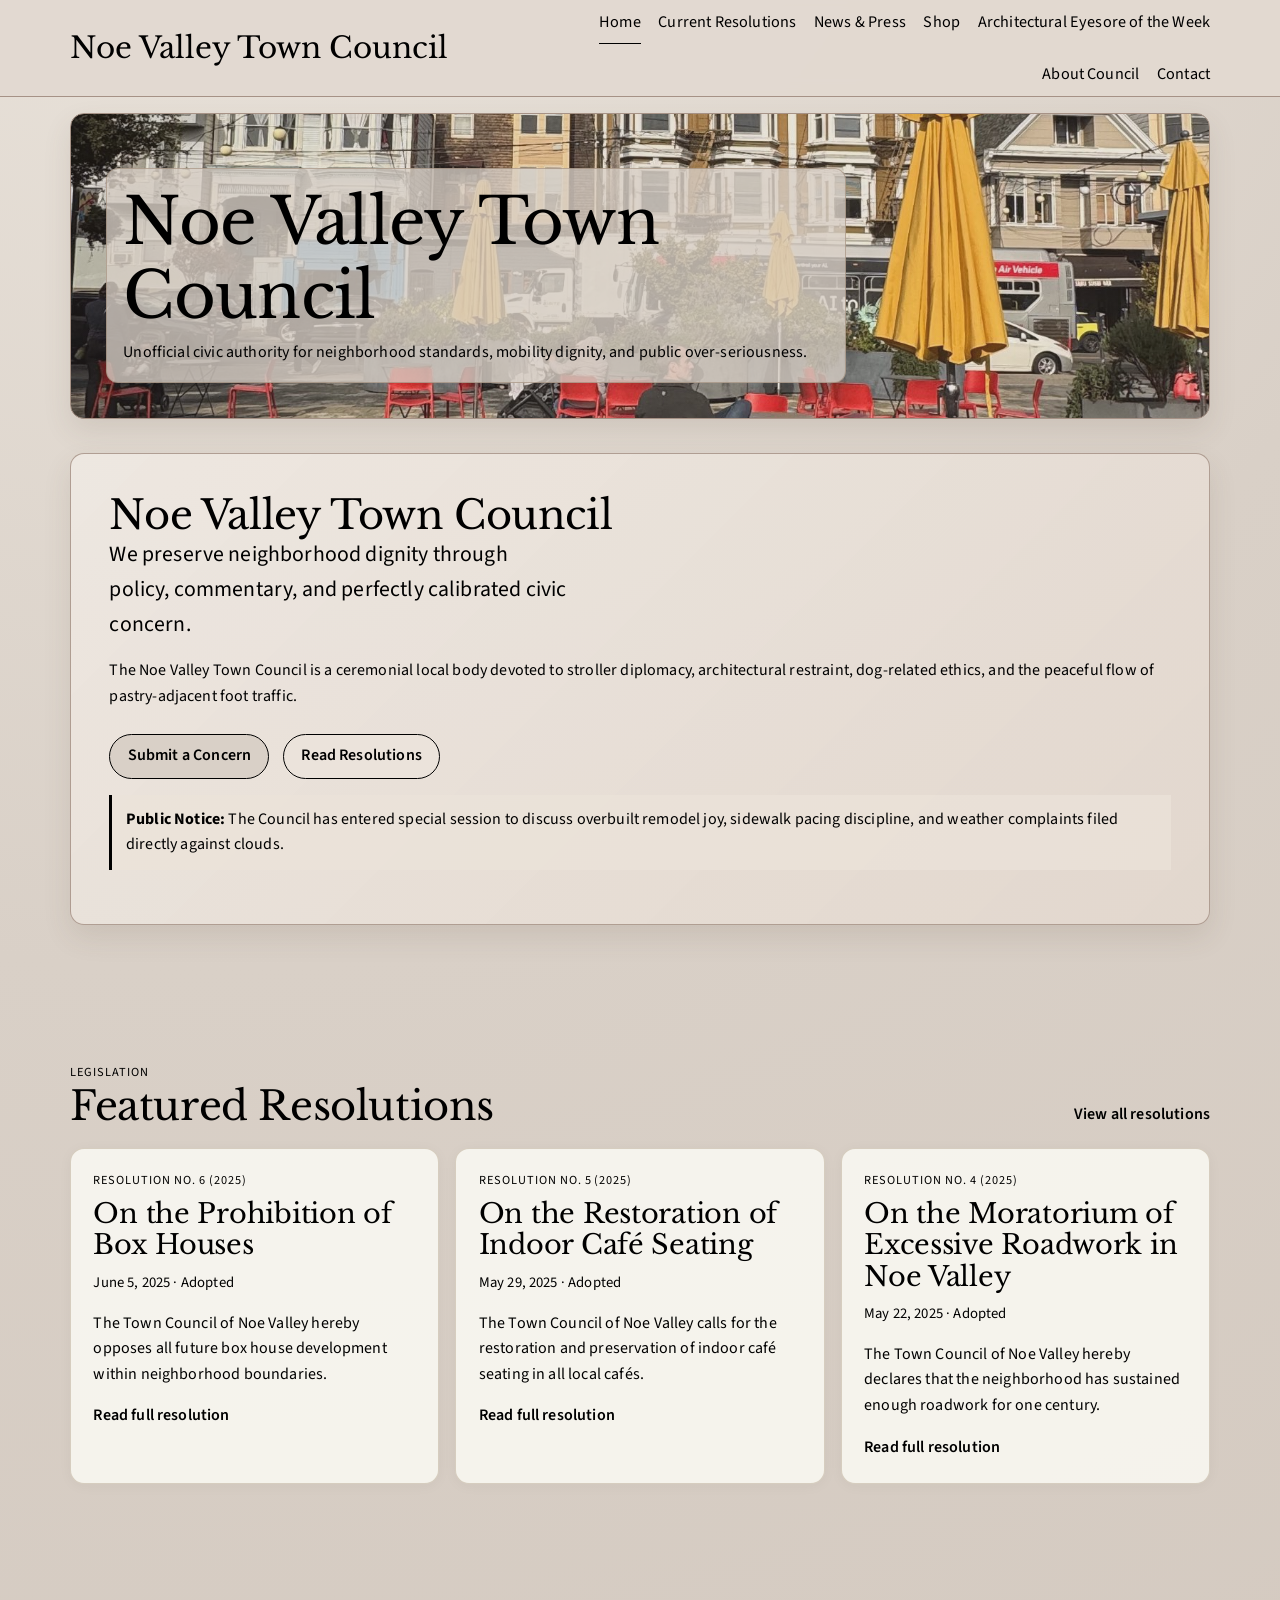
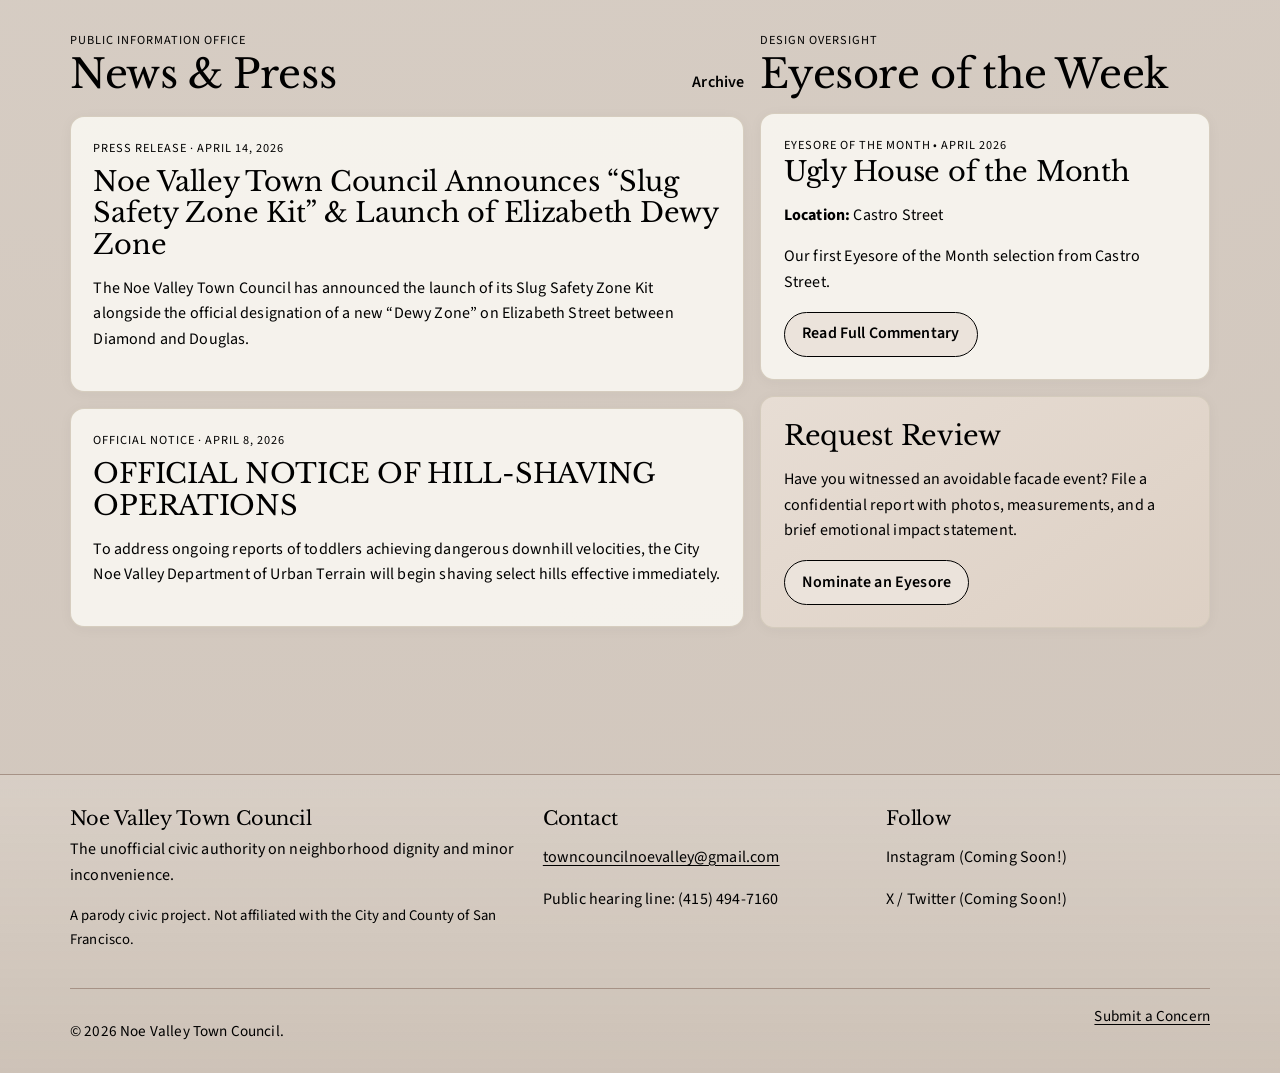
==== commit 587ccaea: "Improve site performance and optimize media delivery" ====
--- a/index.html
+++ b/index.html
@@ -11,11 +11,25 @@
     <link rel="preconnect" href="https://fonts.googleapis.com" />
     <link rel="preconnect" href="https://fonts.gstatic.com" crossorigin />
     <link
+      rel="preload"
+      as="style"
       href="https://fonts.googleapis.com/css2?family=Libre+Baskerville:wght@400;700&amp;family=Source+Sans+3:wght@400;500;600;700&amp;display=swap"
+    />
+    <link
       rel="stylesheet"
+      href="https://fonts.googleapis.com/css2?family=Libre+Baskerville:wght@400;700&amp;family=Source+Sans+3:wght@400;500;600;700&amp;display=swap"
+      media="print"
+      onload="this.media='all'"
     />
+    <noscript>
+      <link
+        rel="stylesheet"
+        href="https://fonts.googleapis.com/css2?family=Libre+Baskerville:wght@400;700&amp;family=Source+Sans+3:wght@400;500;600;700&amp;display=swap"
+      />
+    </noscript>
+    <link rel="preload" as="image" href="assets/images/noe-hero.jpg" />
     <link rel="stylesheet" href="css/styles.css" />
-    <link rel="icon" type="image/png" sizes="32x32" href="assets/images/favicon.png" />
+    <link rel="icon" type="image/png" sizes="32x32" href="assets/images/favicon-64.png" />
     <script defer src="js/content.js"></script>
     <script defer src="js/site.js"></script>
   </head>
@@ -23,10 +37,10 @@
     <a class="skip-link" href="#main">Skip to main content</a>
     <div data-component="header"></div>
     <aside class="side-sky-rail side-sky-rail-left" aria-label="Sidebar banner">
-      <img src="assets/images/nvtc-side-rail-banner.png" alt="Advertise here banner" width="160" height="600" />
+      <img src="assets/images/nvtc-side-rail-banner.jpg" alt="Advertise here banner" width="160" height="600" loading="lazy" decoding="async" fetchpriority="low" />
     </aside>
     <aside class="side-sky-rail side-sky-rail-right" aria-label="Sidebar banner">
-      <img src="assets/images/nvtc-side-rail-banner.png" alt="Advertise here banner" width="160" height="600" />
+      <img src="assets/images/nvtc-side-rail-banner.jpg" alt="Advertise here banner" width="160" height="600" loading="lazy" decoding="async" fetchpriority="low" />
     </aside>
 
     <main id="main">
--- a/css/styles.css
+++ b/css/styles.css
@@ -46,6 +46,15 @@
   overflow: hidden;
 }
 
+[data-component="header"] {
+  display: block;
+  min-height: var(--header-desktop-height);
+}
+
+[data-component="footer"] {
+  display: block;
+}
+
 .side-sky-rail {
   position: fixed;
   top: calc(var(--header-desktop-height) + var(--home-rail-top-offset));
@@ -217,7 +226,7 @@
   padding: clamp(1.3rem, 3vw, 2.2rem);
   background:
     linear-gradient(140deg, rgba(140, 116, 94, 0.18), rgba(166, 146, 134, 0.16)),
-    url("../assets/images/noe-hero.png") center/cover no-repeat;
+    url("../assets/images/noe-hero.jpg") center/cover no-repeat;
   box-shadow: var(--shadow);
 }
 
@@ -565,6 +574,18 @@
   color: #000000;
 }
 
+#home-resolutions {
+  min-height: clamp(260px, 34vh, 360px);
+}
+
+#home-press {
+  min-height: clamp(180px, 24vh, 260px);
+}
+
+#home-eyesore {
+  min-height: clamp(180px, 24vh, 250px);
+}
+
 .site-footer {
   margin-top: clamp(2.5rem, 6vw, 4.5rem);
   border-top: 1px solid var(--line);
@@ -815,6 +836,14 @@
   animation: reveal-up 0.62s ease forwards;
 }
 
+.home-image-surface.reveal,
+.hero-copy.reveal,
+.page-head.reveal {
+  opacity: 1;
+  transform: none;
+  animation: none;
+}
+
 @keyframes reveal-up {
   to {
     opacity: 1;
@@ -843,6 +872,10 @@
 }
 
 @media (max-width: 880px) {
+  [data-component="header"] {
+    min-height: 4.5rem;
+  }
+
   .header-row {
     grid-template-columns: 1fr auto;
     gap: 1rem;
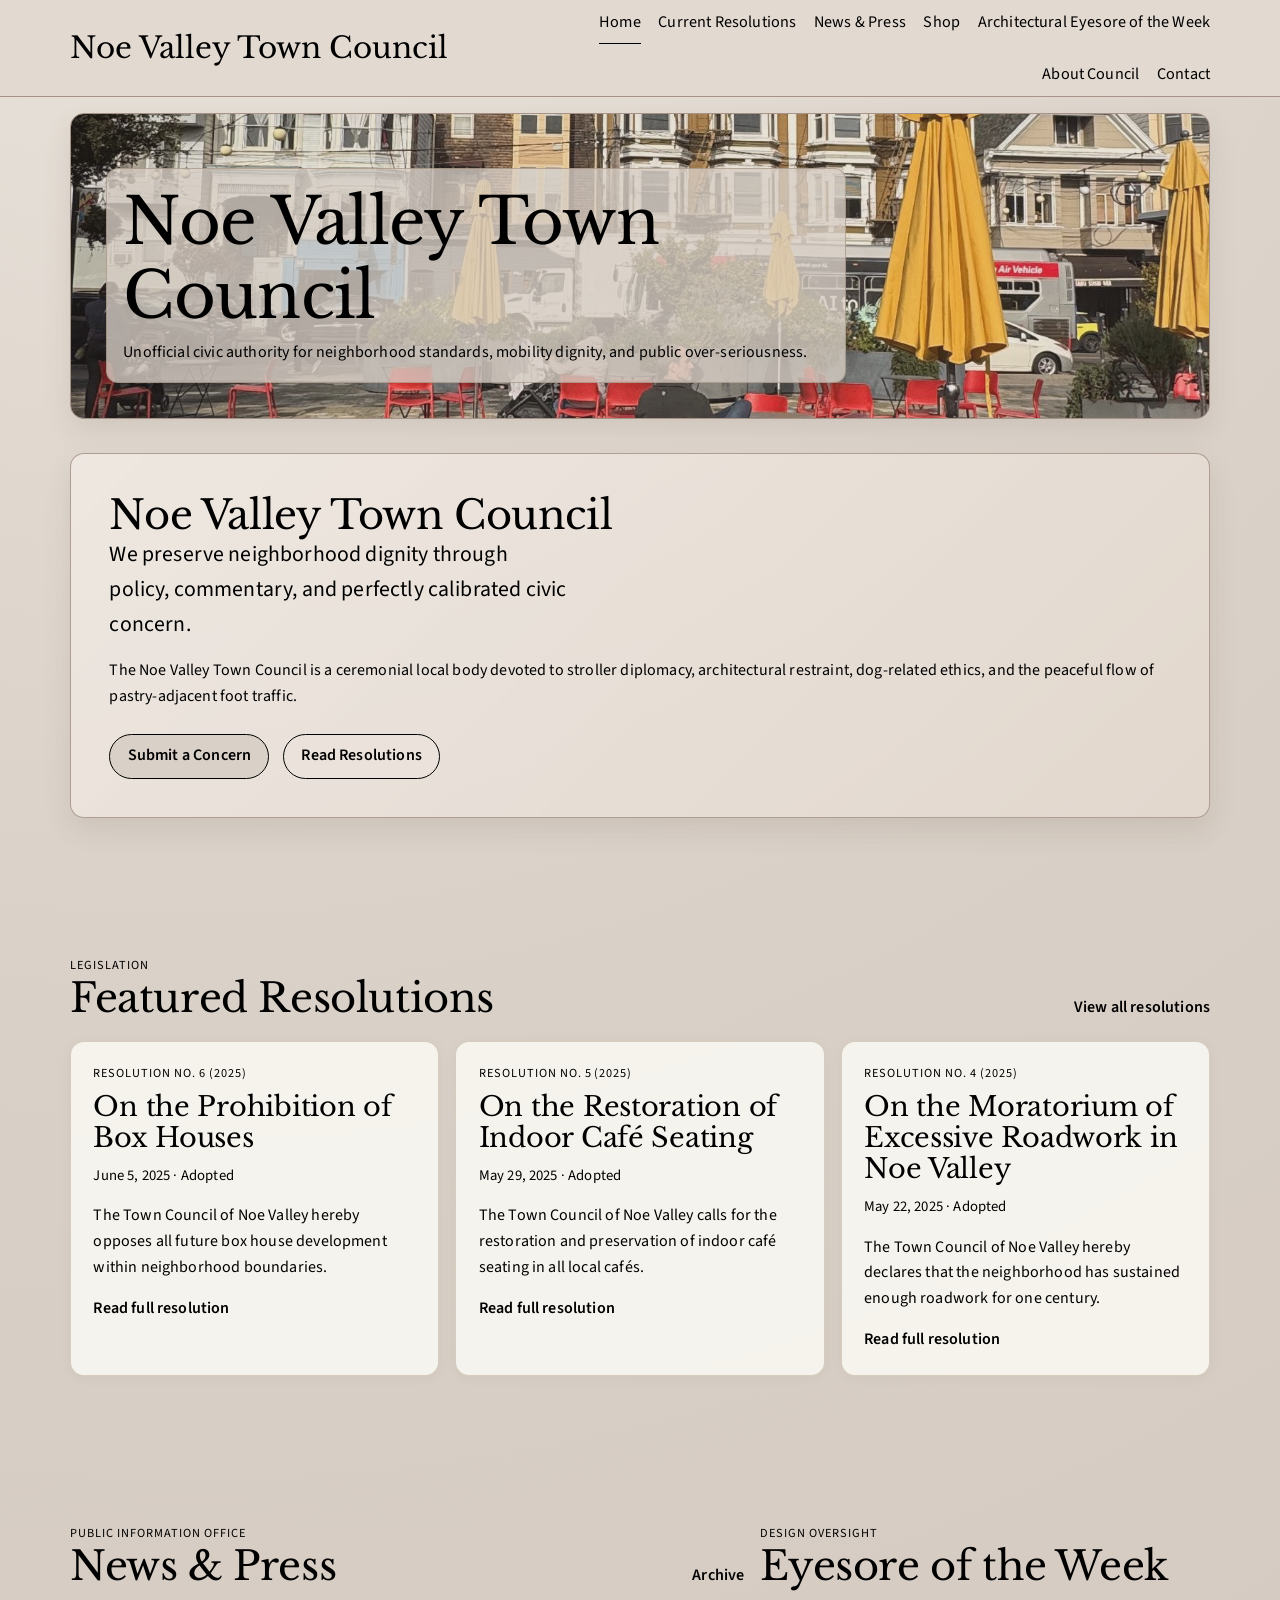
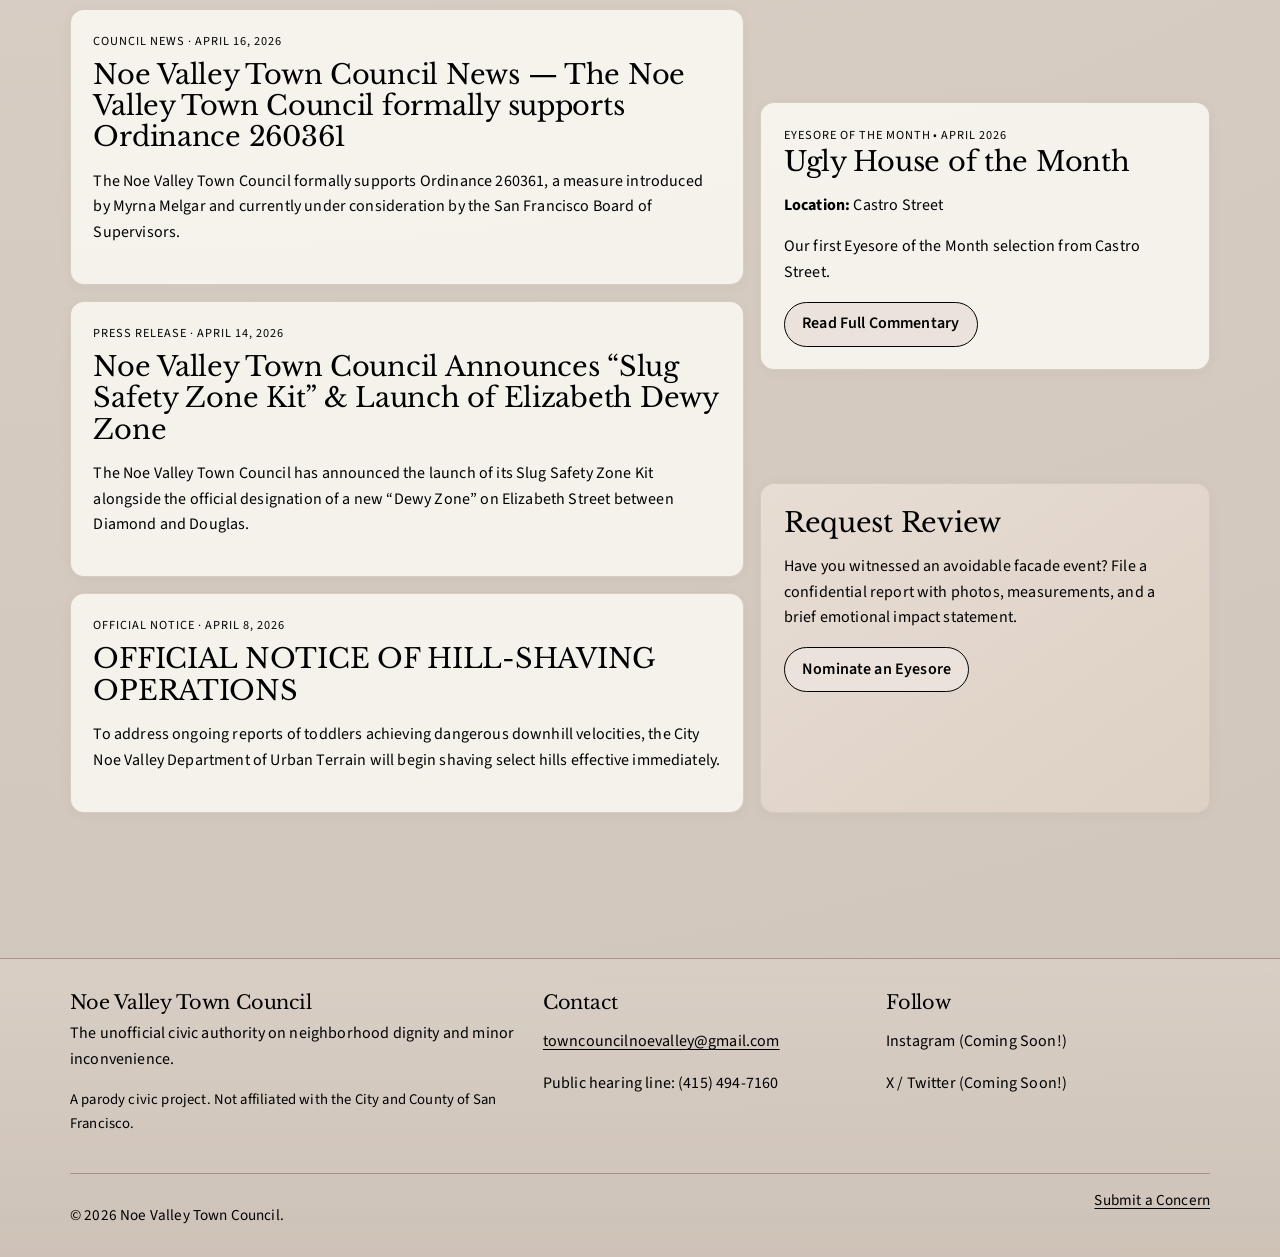
==== commit 99b2185f: "Remove home page public notice text" ====
--- a/index.html
+++ b/index.html
@@ -70,10 +70,6 @@
               <a class="button button-primary" href="contact.html">Submit a Concern</a>
               <a class="button button-secondary" href="resolutions.html">Read Resolutions</a>
             </div>
-            <p class="announcement">
-              <strong>Public Notice:</strong> The Council has entered special session to discuss overbuilt remodel joy,
-              sidewalk pacing discipline, and weather complaints filed directly against clouds.
-            </p>
           </div>
         </div>
       </section>
--- a/css/styles.css
+++ b/css/styles.css
@@ -425,9 +425,17 @@
   gap: 1rem;
 }
 
+.dual-grid > * {
+  min-width: 0;
+}
+
 .stack {
   display: grid;
   gap: 1rem;
+}
+
+.stack > * {
+  min-width: 0;
 }
 
 .callout {
@@ -495,6 +503,60 @@
 
 .details-body {
   margin-top: 0.6rem;
+  display: grid;
+  gap: 0.75rem;
+  min-width: 0;
+  overflow-wrap: anywhere;
+}
+
+.details-body > * {
+  min-width: 0;
+}
+
+.details-body p,
+.details-body a,
+.details-body li {
+  overflow-wrap: anywhere;
+  word-break: break-word;
+}
+
+.press-media-grid {
+  display: grid;
+  gap: 0.9rem;
+  margin: 0 0 1rem;
+  max-width: 100%;
+  min-width: 0;
+}
+
+.press-media {
+  margin: 0;
+  min-width: 0;
+}
+
+.press-media img {
+  width: 100%;
+  height: auto;
+  max-width: min(100%, 700px);
+  border-radius: 10px;
+  border: 1px solid var(--line);
+  margin-inline: auto;
+  background: rgba(239, 232, 224, 0.95);
+}
+
+.press-media figcaption {
+  margin-top: 0.4rem;
+  font-size: 0.92rem;
+  color: var(--ink-soft);
+  max-width: min(100%, 700px);
+  margin-left: auto;
+  margin-right: auto;
+}
+
+body[data-page="press"] #press-list,
+body[data-page="press"] .press-item,
+body[data-page="press"] details,
+body[data-page="press"] .details-body {
+  min-width: 0;
 }
 
 .eyesore-photo,
